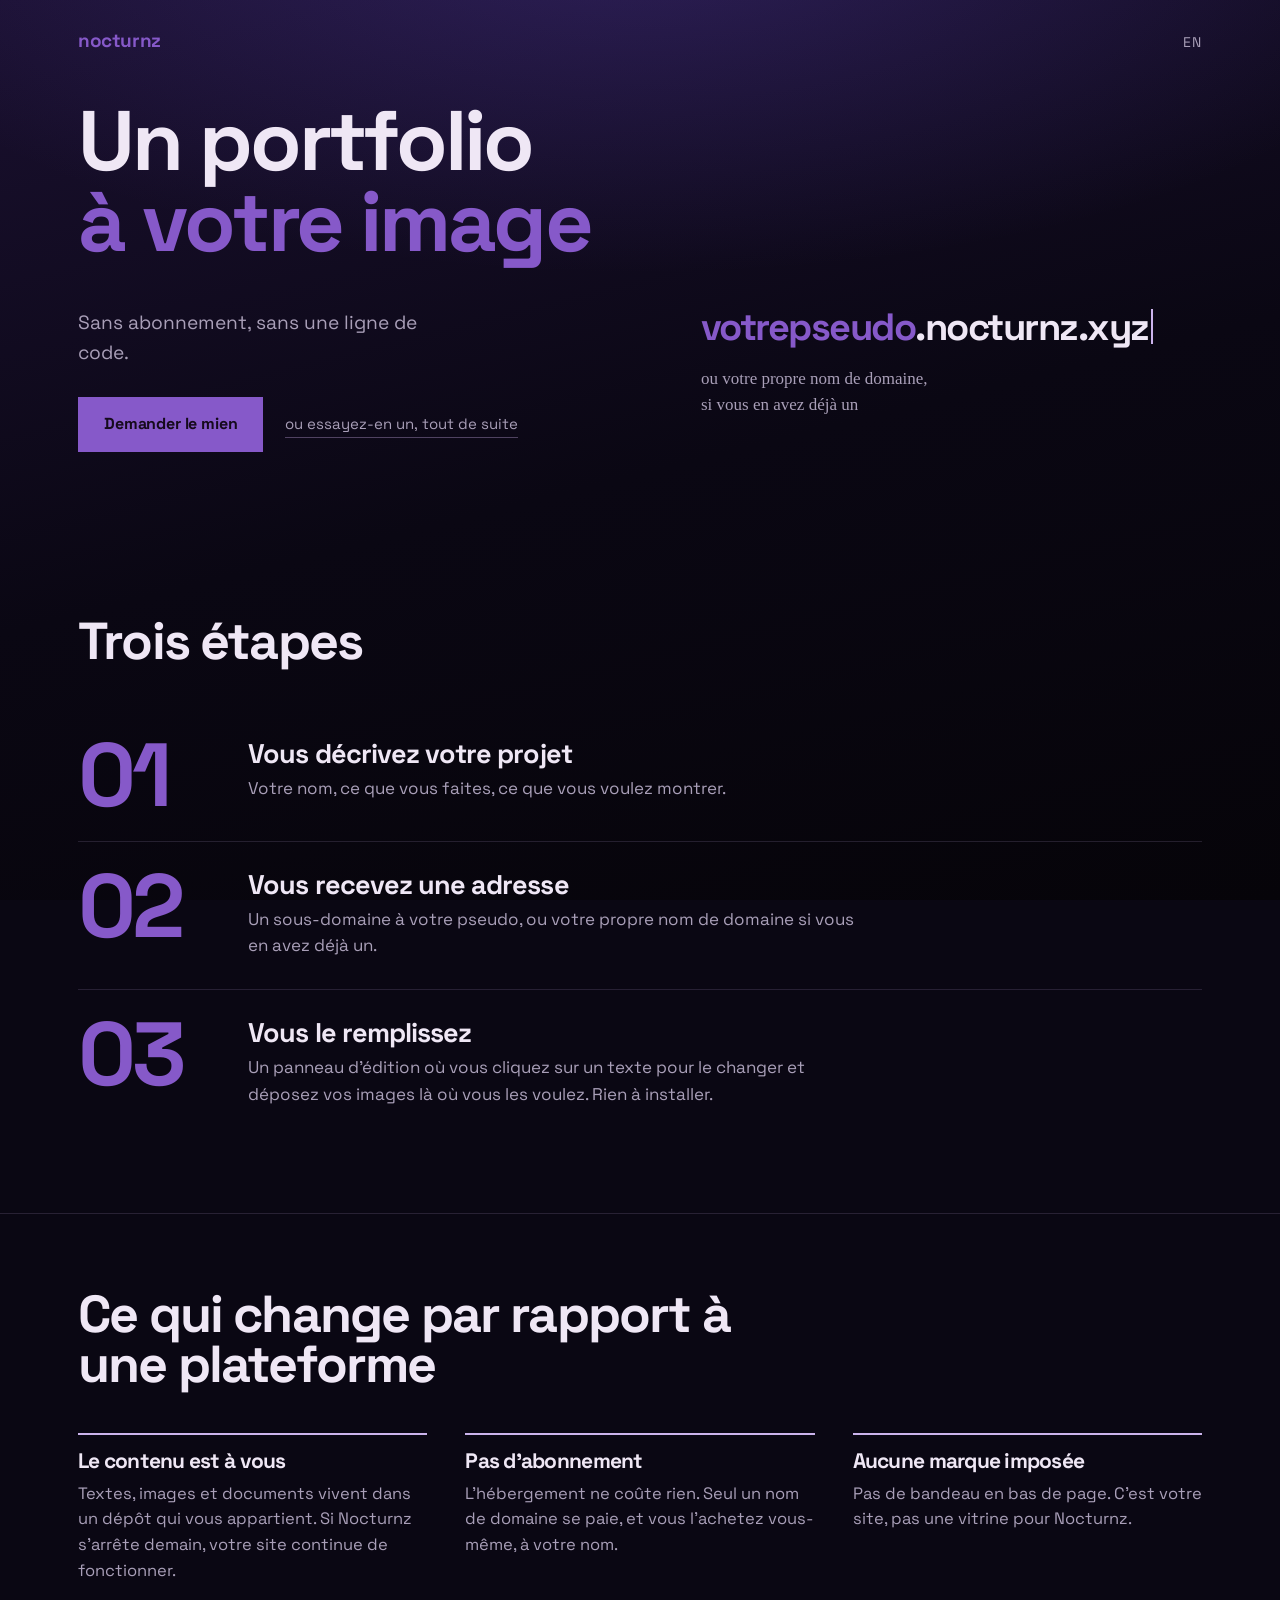
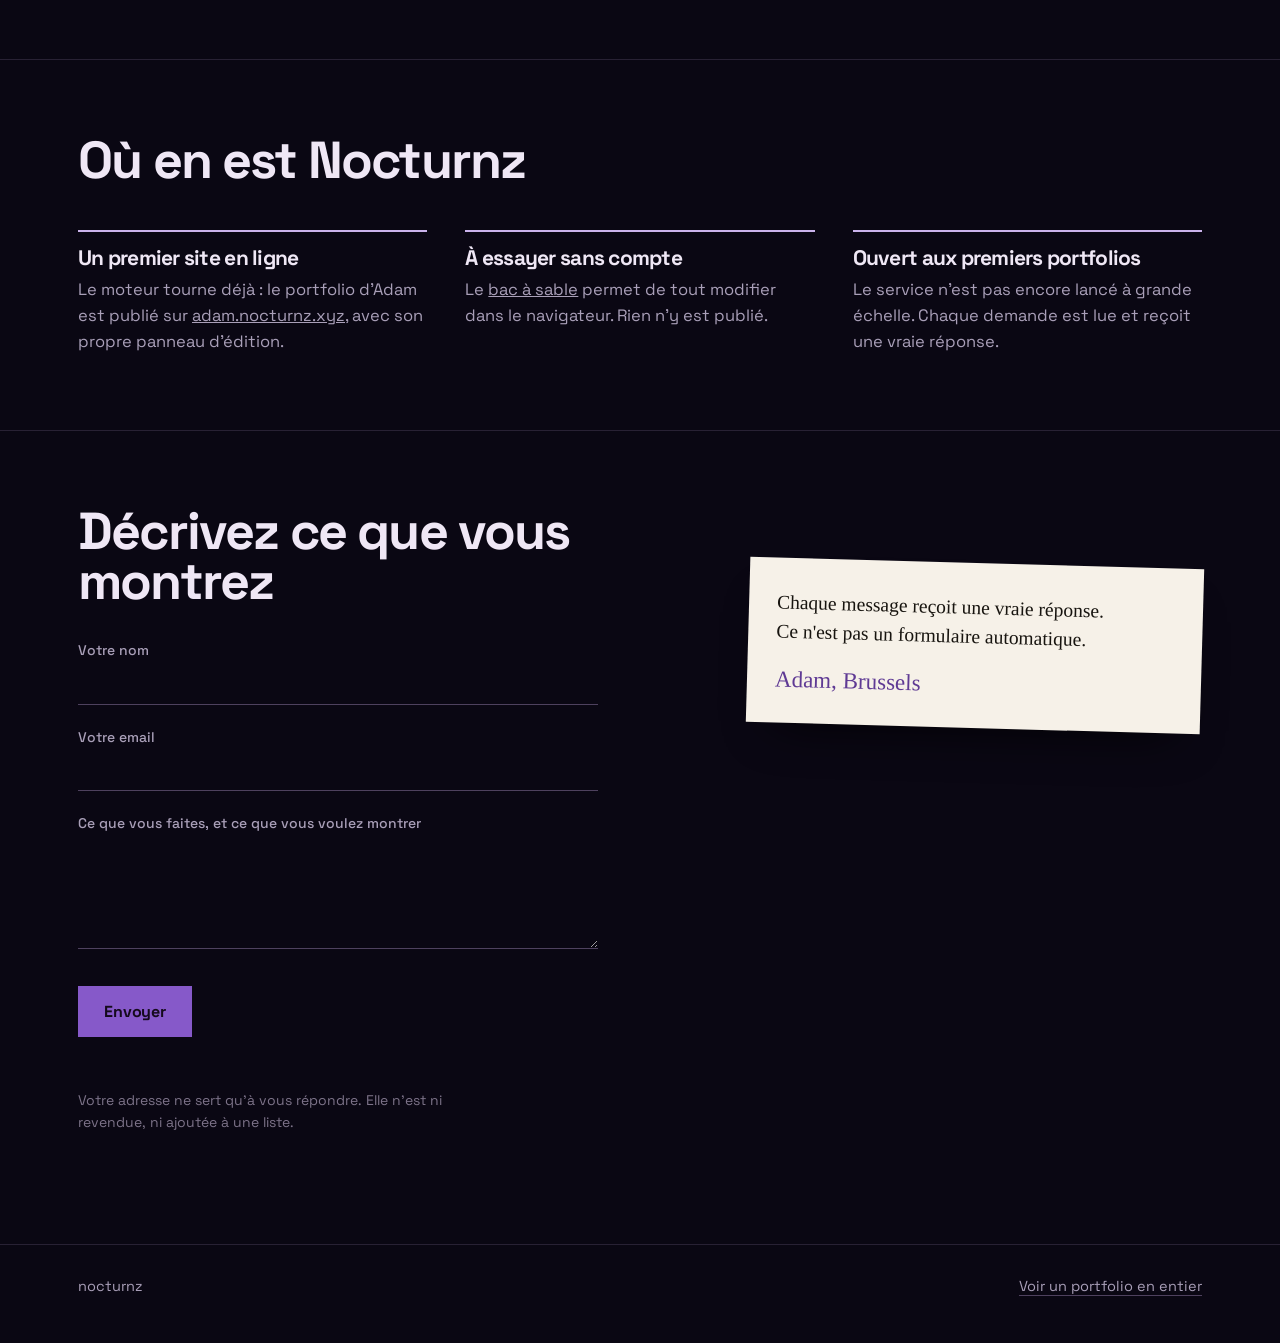
==== index.html @ 84a78384 "Ajoute la version anglaise /en et un lien de langue FR/EN Co-Authored-By: Claude Sonnet 5.5 <noreply" ====
<!doctype html>
<html lang="fr">
<head>
<meta charset="UTF-8">
<meta name="viewport" content="width=device-width, initial-scale=1.0">
<title>Nocturnz</title>
<link rel="canonical" href="https://nocturnz.xyz/">
<link rel="alternate" hreflang="fr" href="https://nocturnz.xyz/">
<link rel="alternate" hreflang="en" href="https://nocturnz.xyz/en/">
<link rel="icon" type="image/svg+xml" href="favicon.svg">
<link rel="alternate icon" href="favicon.ico">
<meta name="description" content="Un portfolio à votre image, que vous remplissez vous-même. Gratuit, sans abonnement, sans code.">
<meta property="og:type" content="website">
<meta property="og:url" content="https://nocturnz.xyz/">
<meta property="og:title" content="Nocturnz — un portfolio à votre image">
<meta property="og:description" content="Un portfolio que vous remplissez vous-même, à votre adresse, sans abonnement ni code. Le contenu vous appartient.">
<meta name="theme-color" content="#0a0713">
<meta name="color-scheme" content="dark">
<link rel="preconnect" href="https://fonts.googleapis.com">
<link rel="preconnect" href="https://fonts.gstatic.com" crossorigin>
<link href="https://fonts.googleapis.com/css2?family=Space+Grotesk:wght@400;500;700&family=Schoolbell&display=swap" rel="stylesheet">
<!-- Le ciel d'abord : il est eteint par defaut, et c'est la feuille de la
     vitrine qui l'allume — a specificite egale, la derniere chargee gagne. -->
<link rel="stylesheet" href="ciel.css">
<link rel="stylesheet" href="nocturnz.css">
</head>
<body>

<div class="fond"></div>
<div class="starfield" aria-hidden="true"><span></span></div>

<!-- Une page de cette longueur n'a pas besoin d'une navigation : le nom suffit,
     et le seul lien utile est le bouton de l'accroche. -->
<header class="bar">
  <a class="mark" href="#top" id="js-nom">Nocturnz</a>
  <a class="lang" href="en/" hreflang="en" lang="en">EN</a>
</header>

<main id="top">

  <section class="ouverture">
    <div class="wrap">
      <h1>Un portfolio<br><span class="vif">à votre image</span></h1>
    </div>
    <div class="wrap ouverture-grille">
      <div>
        <p class="sous">Sans abonnement, sans une ligne de code.</p>
        <p class="agir">
          <a class="bouton" href="#demander">Demander le mien</a>
          <a class="essai" href="demo/admin.html">ou essayez-en un, tout de suite</a>
        </p>
      </div>
      <!-- Ce que la page vend de plus concret n'apparaissait nulle part : une
           adresse a soi. La montrer vaut mieux que meubler le vide avec un
           ornement — et le domaine vient de config.json, comme le reste. -->
      <div class="adresse" id="js-adresse">
        <p class="url">
          <span class="pseudo">votrepseudo</span><wbr><span class="fin"><span class="tld" id="js-tld">.nocturnz.xyz</span><span class="curseur" aria-hidden="true"></span></span>
        </p>
        <p class="glose">ou votre propre nom de domaine,<br>si vous en avez déjà un</p>
      </div>
    </div>
  </section>

  <section class="section" id="comment">
    <div class="wrap">
      <h2>Trois étapes</h2>
      <ol class="etapes">
        <li>
          <span class="chiffre">01</span>
          <div>
            <h3>Vous décrivez votre projet</h3>
            <p>Votre nom, ce que vous faites, ce que vous voulez montrer.</p>
          </div>
        </li>
        <li>
          <span class="chiffre">02</span>
          <div>
            <h3>Vous recevez une adresse</h3>
            <p>Un sous-domaine à votre pseudo, ou votre propre nom de domaine si vous en avez déjà un.</p>
          </div>
        </li>
        <li>
          <span class="chiffre">03</span>
          <div>
            <h3>Vous le remplissez</h3>
            <p>Un panneau d'édition où vous cliquez sur un texte pour le changer et déposez vos images là où vous les voulez. Rien à installer.</p>
          </div>
        </li>
      </ol>
    </div>
  </section>

  <section class="section" id="pourquoi">
    <div class="wrap">
      <h2>Ce qui change par rapport à une plateforme</h2>
      <div class="arguments">
        <div class="argument">
          <h3>Le contenu est à vous</h3>
          <p>Textes, images et documents vivent dans un dépôt qui vous appartient. Si Nocturnz s'arrête demain, votre site continue de fonctionner.</p>
        </div>
        <div class="argument">
          <h3>Pas d'abonnement</h3>
          <p>L'hébergement ne coûte rien. Seul un nom de domaine se paie, et vous l'achetez vous-même, à votre nom.</p>
        </div>
        <div class="argument">
          <h3>Aucune marque imposée</h3>
          <p>Pas de bandeau en bas de page. C'est votre site, pas une vitrine pour Nocturnz.</p>
        </div>
      </div>
    </div>
  </section>

  <section class="section" id="etat">
    <div class="wrap">
      <h2>Où en est Nocturnz</h2>
      <div class="arguments">
        <div class="argument">
          <h3>Un premier site en ligne</h3>
          <p>Le moteur tourne déjà : le portfolio d'Adam est publié sur <a href="https://adam.nocturnz.xyz/">adam.nocturnz.xyz</a>, avec son propre panneau d'édition.</p>
        </div>
        <div class="argument">
          <h3>À essayer sans compte</h3>
          <p>Le <a href="demo/admin.html">bac à sable</a> permet de tout modifier dans le navigateur. Rien n'y est publié.</p>
        </div>
        <div class="argument">
          <h3>Ouvert aux premiers portfolios</h3>
          <p>Le service n'est pas encore lancé à grande échelle. Chaque demande est lue et reçoit une vraie réponse.</p>
        </div>
      </div>
    </div>
  </section>

  <section class="section" id="demander">
    <div class="wrap demande">
      <div>
        <h2>Décrivez ce que vous montrez</h2>

        <form id="js-form">
          <label for="f-nom">Votre nom</label>
          <input id="f-nom" name="nom" type="text" required autocomplete="name">

          <label for="f-email">Votre email</label>
          <input id="f-email" name="email" type="email" required autocomplete="email">

          <label for="f-message">Ce que vous faites, et ce que vous voulez montrer</label>
          <textarea id="f-message" name="message" required></textarea>

          <div class="envoi"><button class="bouton" type="submit" id="js-envoyer">Envoyer</button></div>
          <div class="statut" id="js-statut"></div>
          <p class="note">Votre adresse ne sert qu'à vous répondre. Elle n'est ni revendue, ni ajoutée à une liste.</p>
        </form>
      </div>

      <aside class="mot">
        Chaque message reçoit une vraie réponse.<br>
        Ce n'est pas un formulaire automatique.
        <span class="signature">Adam, Brussels</span>
      </aside>
    </div>
  </section>

</main>

<footer>
  <div class="wrap">
    <span id="js-nom-pied">Nocturnz</span>
    <span><a href="https://adam.nocturnz.xyz/">Voir un portfolio en entier</a></span>
  </div>
</footer>

<script>
(function(){
  // Le nom du service n'est pas arrêté : il vient de la configuration, pour
  // qu'un changement de domaine ne demande pas de relire cette page.
  var cfg = { nom: 'Nocturnz', domaine: '', email: '', formulaire: '' };

  fetch('config.json', { cache: 'no-cache' })
    .then(function(r){ return r.ok ? r.json() : null; })
    .catch(function(){ return null; })
    .then(function(c){
      if (c) cfg = Object.assign(cfg, c);
      document.getElementById('js-nom').textContent = cfg.nom;
      document.getElementById('js-nom-pied').textContent = cfg.nom;
      if (cfg.domaine) document.getElementById('js-tld').textContent = '.' + cfg.domaine;
      document.title = document.title.replace(/^Nocturnz/, cfg.nom);
    });

  // Parallaxe : l'adresse remonte un peu moins vite que la page. Le calcul se
  // fait dans une frame d'animation — un listener de defilement qui ecrit un
  // transform a chaque evenement fait saccader le defilement lui-meme.
  (function(){
    var bloc = document.getElementById('js-adresse');
    if (!bloc) return;
    if (window.matchMedia && matchMedia('(prefers-reduced-motion: reduce)').matches) return;
    var attendue = false;
    function poser(){
      attendue = false;
      var y = window.pageYOffset || 0;
      // au-dela de l'accroche le bloc est sorti de l'ecran : inutile de
      // continuer a calculer
      if (y > innerHeight * 1.4) return;
      bloc.style.transform = 'translate3d(0,' + (y * -0.13).toFixed(1) + 'px,0) rotate(' +
        (y * 0.004).toFixed(2) + 'deg)';
    }
    addEventListener('scroll', function(){
      if (attendue) return;
      attendue = true;
      requestAnimationFrame(poser);
    }, { passive: true });
    poser();
  })();

  var form = document.getElementById('js-form');
  var statut = document.getElementById('js-statut');
  var bouton = document.getElementById('js-envoyer');

  function dire(texte, genre){
    statut.textContent = texte;
    statut.className = 'statut' + (genre ? ' ' + genre : '');
  }

  form.addEventListener('submit', function(e){
    e.preventDefault();
    var donnees = {
      nom: form.nom.value.trim(),
      email: form.email.value.trim(),
      message: form.message.value.trim()
    };
    if (!donnees.nom || !donnees.email || !donnees.message){
      dire('Il manque votre nom, votre email ou votre message.', 'err');
      return;
    }

    // Tant qu'aucun relais n'est en place, on n'invente pas un envoi qui
    // n'aurait pas lieu : on prépare le mail dans le logiciel de la personne.
    // C'est moins élégant, mais le message part vraiment.
    if (!cfg.formulaire){
      var sujet = 'Demande de portfolio — ' + donnees.nom;
      var corps = 'Nom : ' + donnees.nom +
        '\nEmail : ' + donnees.email +
        '\n\n' + donnees.message;
      window.location.href = 'mailto:' + (cfg.email || '') +
        '?subject=' + encodeURIComponent(sujet) +
        '&body=' + encodeURIComponent(corps);
      dire('Votre logiciel de messagerie s\'ouvre avec le message prêt à envoyer.', 'ok');
      return;
    }

    bouton.disabled = true;
    dire('Envoi…');
    fetch(cfg.formulaire, {
      method: 'POST',
      headers: { 'Content-Type': 'application/json' },
      body: JSON.stringify(donnees)
    })
      .then(function(r){
        if (!r.ok) throw new Error('Erreur ' + r.status);
        form.reset();
        dire('Message envoyé. Réponse rapide.', 'ok');
      })
      .catch(function(err){
        dire('L\'envoi a échoué (' + err.message + '). Écrivez directement à ' + (cfg.email || 'l\'adresse du site') + '.', 'err');
      })
      .then(function(){ bouton.disabled = false; });
  });
})();
</script>

</body>
</html>
---- nocturnz.css ----
/* =============================================================
   La vitrine a sa propre feuille.

   Elle n'emprunte plus celle des portfolios : c'etait une DA sombre surchargee,
   donc la vitrine ressemblait au site d'Adam.

   Ce qui a change apres critique : le violet #7c3aed etait violet-600 de
   Tailwind, la couleur par defaut du framework par defaut ; les mots en degrade
   sont le tic le plus reconnaissable des pages generees ; et six arguments egaux se
   neutralisaient. Le ciel, lui, n'etait pas le probleme — il etait le seul geste
   dans un lit generique. Il reste, et le reste a ete refait autour.
   ============================================================= */

:root{
  /* Sans ca, certains navigateurs appliquent leurs propres heuristiques de
     theme (mode sombre force, ajustement auto des couleurs) avant de peindre
     la page une premiere fois — d'ou le flash gris/desature puis colore au
     chargement. Le site d'Adam l'a deja ; il ne presente pas ce souci. */
  color-scheme: dark;
  --fond:       #0a0713;
  --fond-haut:  #1a1030;
  --fond-bas:   #060409;
  --halo:       rgba(110, 80, 220, 0.26);
  --texte:      #efe7f5;
  --texte-doux: #a99fb8;
  --texte-faible:#7d7389;
  /* Mauve nocturne, plus profond/froid que l'orchidee d'origine : la teinte
     garde assez de magenta pour ne pas retomber dans le violet-600 generique. */
  --vif:        #8659c9;
  --vif-fonce:  #5f3a94;
  --clair:      #cbb3ec;
  --trait:      rgba(210,180,240,0.15);
  --trait-fort: rgba(210,180,240,0.34);
  /* Le mot manuscrit est du vrai papier scotche, pas une carte d'interface :
     son encre est donc sombre. */
  --papier:     #f6f1e8;
  --sur-papier: #17140f;

  --police: "Space Grotesk", ui-sans-serif, system-ui, -apple-system, sans-serif;
  --main:   "Schoolbell", cursive;   /* les annotations, rien d'autre */
  --large:  1180px;

  /* le ciel vient de ciel.css : ici on l'allume et on le teinte */
  --star-rgb: 226, 214, 255;
  --stars-opacity: 1;
}

*{ box-sizing: border-box; }
html{ scroll-behavior: smooth; }
body{
  margin:0; background: var(--fond); color: var(--texte);
  font-family: var(--police); font-size:17px; line-height:1.55;
  -webkit-font-smoothing: antialiased;
}
.fond{
  position: fixed; inset:0; z-index:0; pointer-events:none;
  background-image:
    radial-gradient(ellipse 105% 62% at 50% -8%, var(--halo), rgba(0,0,0,0) 62%),
    linear-gradient(166deg, var(--fond-haut) 0%, var(--fond) 52%, var(--fond-bas) 100%);
}
.wrap{ max-width: var(--large); margin:0 auto; padding:0 28px; position:relative; z-index:1; }

h1,h2,h3{ margin:0; font-weight:700; letter-spacing:-0.035em; line-height:0.95; }
p{ margin:0 0 14px; }
a{ color: inherit; }

/* ---------- Barre ---------- */
/* Pas de pilule de verre flottante : c'est le chrome du portfolio d'Adam, et
   c'est aussi le composant de nav le plus vu du web. Une ligne, un nom. */
.bar{
  position: relative; z-index:2;
  display:flex; align-items:baseline; justify-content:space-between;
  gap:20px; max-width: var(--large); margin:0 auto; padding:26px 28px 0;
}
/* Le nom vient de config.json avec sa capitale — c'est celui des mails et du
   titre de l'onglet. Sa mise en bas de casse est une affaire de composition, pas
   de donnee : elle vit donc ici, et le pied de page suit, un meme nom ne se
   composant pas de deux facons sur une meme page. */
.mark, #js-nom-pied{ text-transform: lowercase; }
.mark{
  font-weight:700; font-size:19px; letter-spacing:-0.02em;
  text-decoration:none; color: var(--vif);
}

.lang{ font-size:14px; letter-spacing:.08em; text-decoration:none; color: var(--texte-doux); }
.lang:hover{ color: var(--vif); }

/* ---------- Ouverture ---------- */
.ouverture{ padding: 46px 0 88px; }
/* Le titre traverse la page entiere : enferme dans une colonne de 530 px, un
   corps de 92 px cassait en six lignes et n'etait plus un titre. */
h1{ font-size: clamp(40px, 6.6vw, 92px); margin-bottom: 42px; }
h1 .vif{ color: var(--vif); }
.ouverture-grille{
  display:grid; grid-template-columns: minmax(0,1fr) minmax(0,0.86fr);
  gap: 40px; align-items:start;
}
/* L'adresse en grand. C'est l'objet le plus concret de l'offre, et il tenait
   jusqu'ici dans une sous-ligne d'etape. */
.adresse{ padding-top:4px; will-change: transform; }
.url{
  margin:0; font-weight:700; letter-spacing:-0.04em; line-height:1.05;
  font-size: clamp(22px, 3.1vw, 38px);
  /* Le <wbr> du balisage est le seul endroit ou l'adresse a le droit de casser :
     entre le pseudo et le domaine, et seulement si elle ne tient pas. Chaque
     moitie reste insecable, ce qui garde aussi le curseur colle au domaine —
     boite a lui, il tombait seul a la ligne suivante. */
  max-width: 100%;
}
.url .pseudo{ color: var(--vif); white-space: nowrap; }
.url .fin{ white-space: nowrap; }
.url .tld{ color: var(--texte); }
.curseur{
  display:inline-block; width:0.06em; height:0.92em; margin-left:0.06em;
  vertical-align:-0.1em; background: var(--clair);
  animation: bat 1.15s steps(1) infinite;
}
@keyframes bat{ 0%,50%{ opacity:1 } 50.01%,100%{ opacity:0 } }
.glose{
  font-family: var(--main); font-size:17px; color: var(--texte-doux);
  margin:18px 0 0;
}

/* L'ecart d'echelle fait le ton : 92 px contre 19, pas 42 contre 17. */
.sous{
  font-size: clamp(17px, 1.5vw, 20px); color: var(--texte-doux);
  max-width: 30ch; margin: 4px 0 30px;
}
.bouton{
  display:inline-block; background: var(--vif); color: #150a1c;
  font-weight:700; font-size:16px; letter-spacing:-0.01em;
  text-decoration:none; padding:15px 26px; border:0; cursor:pointer;
  font-family: var(--police);
  transition: background .14s ease, box-shadow .14s ease, transform .14s ease;
}
.bouton:hover{ background: var(--clair); box-shadow: 0 0 34px -6px var(--vif-fonce); }
.bouton:active{ transform: translateY(1px); }
/* Un lien de texte, pas un second bouton : la paire plein/fantome est
   l'element le plus interchangeable d'une page produit. */
.agir{ display:flex; align-items:center; gap:22px; flex-wrap:wrap; margin:0; }
.essai{
  font-size:15px; color: var(--texte-doux); text-decoration:none;
  border-bottom:1px solid var(--trait-fort); padding-bottom:2px;
}
.essai:hover{ color: var(--clair); border-color: var(--vif); }

/* ---------- Sections ---------- */
.section{ padding: 76px 0; border-top:1px solid var(--trait); }
h2{ font-size: clamp(30px, 4.2vw, 52px); max-width: 20ch; }

/* ---------- Les etapes ---------- */
/* Des chiffres composes en grand remplacent les surtitres « 01 — ». Ils font le
   meme travail de reperage, mais typographiquement, et ils ne ressemblent pas
   au gabarit de toutes les pages produit. */
.etapes{ list-style:none; margin:44px 0 0; padding:0; }
.etapes li{
  display:grid; grid-template-columns: minmax(84px, 1fr) minmax(0, 7fr);
  gap: 8px 34px; align-items:start;
  padding: 30px 0; border-top:1px solid var(--trait);
}
.etapes li:first-child{ border-top:0; }
.chiffre{
  font-size: clamp(52px, 7vw, 104px); font-weight:700; line-height:.78;
  letter-spacing:-0.05em; color: var(--vif);
}
.etapes h3{ font-size: clamp(21px, 2.3vw, 27px); margin-bottom:9px; }
.etapes p{ color: var(--texte-doux); max-width: 56ch; margin:0; }

/* ---------- Les arguments ---------- */
/* Trois, pas six : six promesses egales se neutralisent. Et de longueurs
   volontairement inegales — l'ecriture reguliere au caractere pres est ce qui
   trahit le plus un texte fabrique. */
.arguments{ display:grid; grid-template-columns: repeat(auto-fit, minmax(250px,1fr)); gap:38px; margin-top:44px; }
.argument{ border-top:2px solid var(--clair); padding-top:16px; }
.argument h3{ font-size:21px; margin-bottom:10px; }
.argument p{ color: var(--texte-doux); margin:0; font-size:16.5px; }

/* ---------- Le formulaire ---------- */
.demande{ display:grid; grid-template-columns: minmax(0,1.15fr) minmax(0,0.85fr); gap:56px; align-items:start; }
form{ margin-top:34px; max-width:520px; }
label{ display:block; font-size:14px; font-weight:500; color: var(--texte-doux); margin:22px 0 4px; }
input, textarea{
  width:100%; font-family: var(--police); font-size:17px; color: var(--texte);
  background: transparent; border:0; border-bottom:1.5px solid var(--trait-fort);
  padding:8px 2px; border-radius:0;
}
input:focus, textarea:focus{ outline:none; border-bottom-color: var(--vif); }
textarea{ min-height:110px; resize:vertical; }
::placeholder{ color: var(--texte-faible); }
.envoi{ margin-top:30px; }
.statut{ margin-top:14px; font-size:15px; min-height:1.4em; }
.statut.ok{ color: var(--clair); font-weight:500; }
.statut.err{ color: var(--vif); font-weight:500; }
.note{ margin-top:18px; font-size:14px; color: var(--texte-faible); max-width:44ch; }

/* Le mot manuscrit, scotche a cote du formulaire : c'est une personne qui
   repond, et rien ne le dit mieux qu'une ecriture a la main. Papier, comme les
   affiches — c'est le meme mur. */
.mot{
  position:relative; background: var(--papier); color: var(--sur-papier);
  padding:30px 28px 26px; transform: rotate(1.6deg); margin-top:56px;
  box-shadow: 0 26px 48px -28px rgba(0,0,0,.85);
  font-family: var(--main); font-size:19.5px; line-height:1.5;
}
.mot::before{
  content:""; position:absolute; top:-16px; left:34%;
  width:86px; height:32px;
  background: url('adam/images/tape/tape-2.webp') center/100% 100% no-repeat;
  transform: rotate(-4deg); opacity:.9;
}
.mot .signature{ display:block; margin-top:16px; font-size:23px; color: var(--vif-fonce); }

/* ---------- Pied ---------- */
footer{
  border-top:1px solid var(--trait); margin-top:20px;
  padding:30px 0 46px; font-size:14.5px; color: var(--texte-doux);
}
footer .wrap{ display:flex; justify-content:space-between; gap:18px; flex-wrap:wrap; }
footer a{ text-decoration:none; border-bottom:1px solid var(--trait-fort); }
footer a:hover{ color: var(--clair); border-color: var(--vif); }

/* ---------- Ecrans etroits ---------- */
@media (max-width: 900px){
  .ouverture-grille, .demande{ grid-template-columns: 1fr; gap:32px; }
  .etapes li{ grid-template-columns:1fr; gap:6px; }
  .mot{ margin-top:34px; }
}
@media (prefers-reduced-motion: reduce){
  html{ scroll-behavior:auto; }
  .bouton{ transition:none; }
  .curseur{ animation:none; }
}
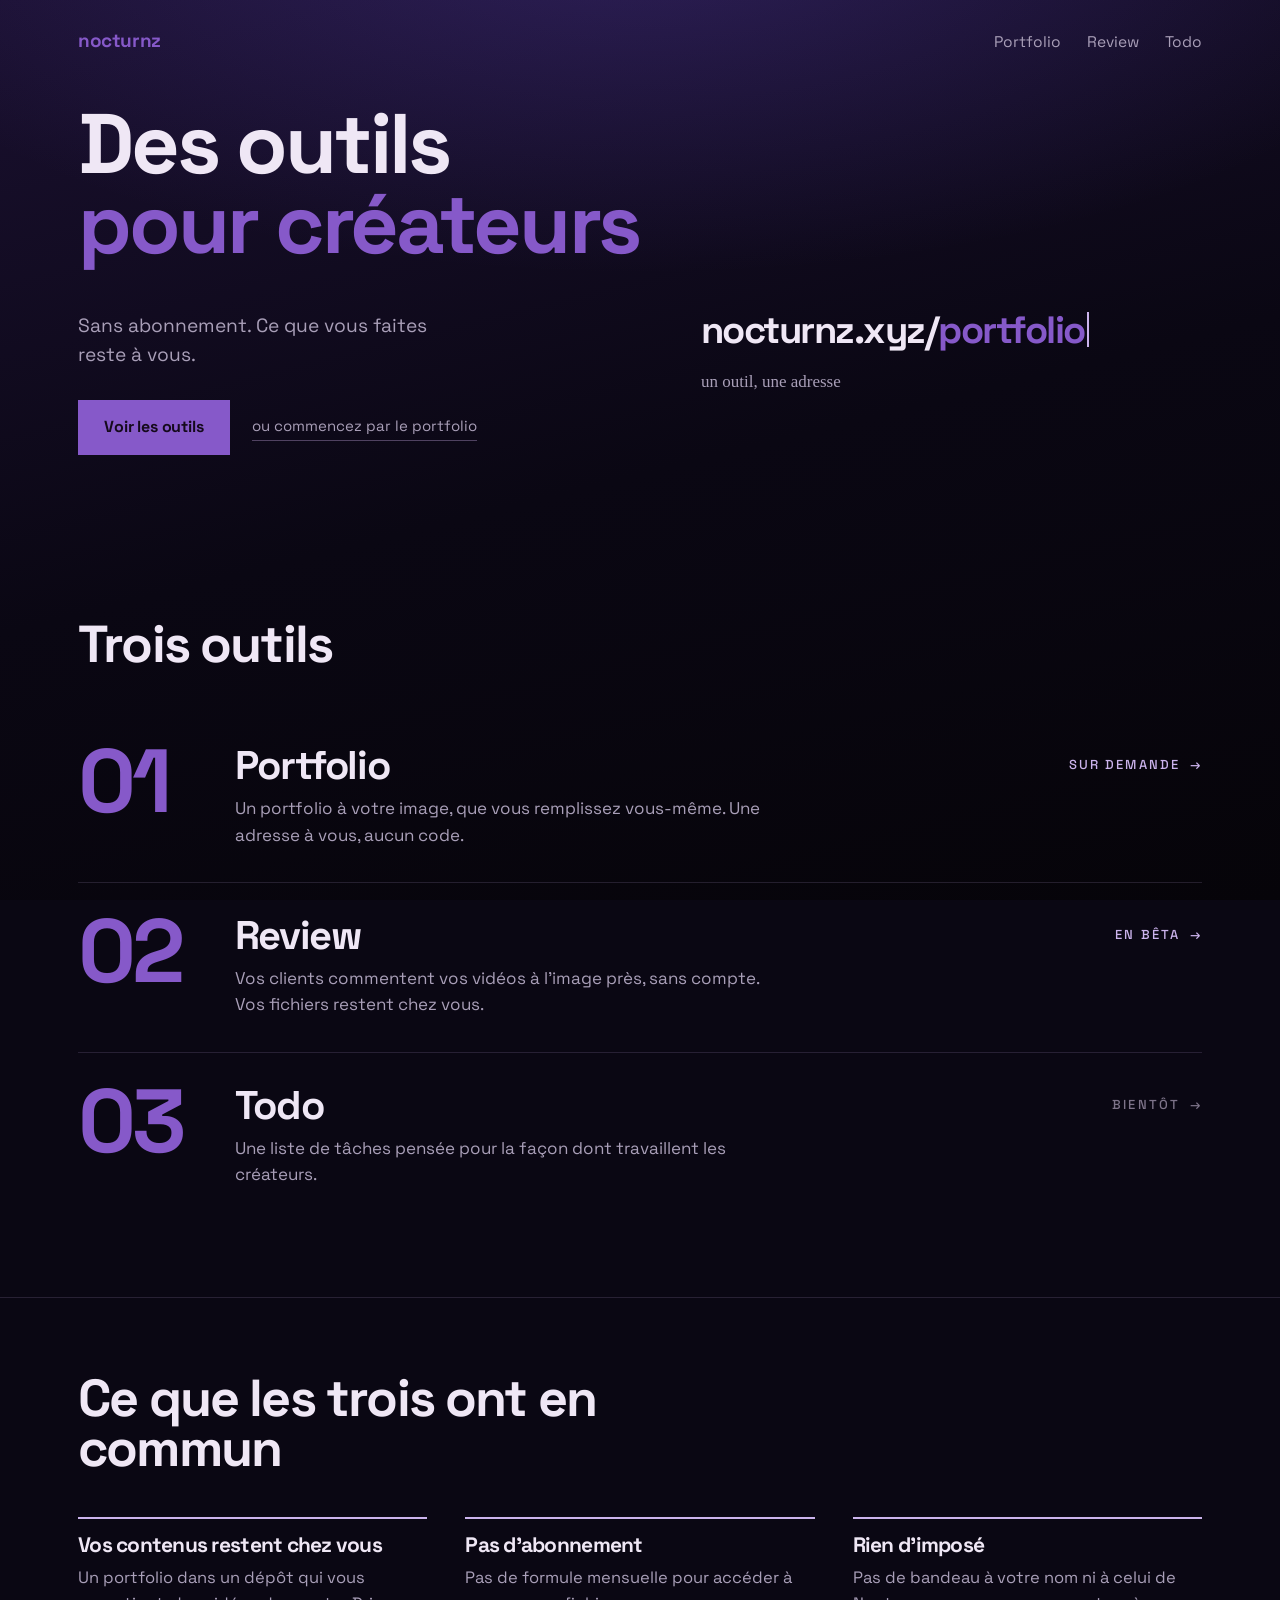
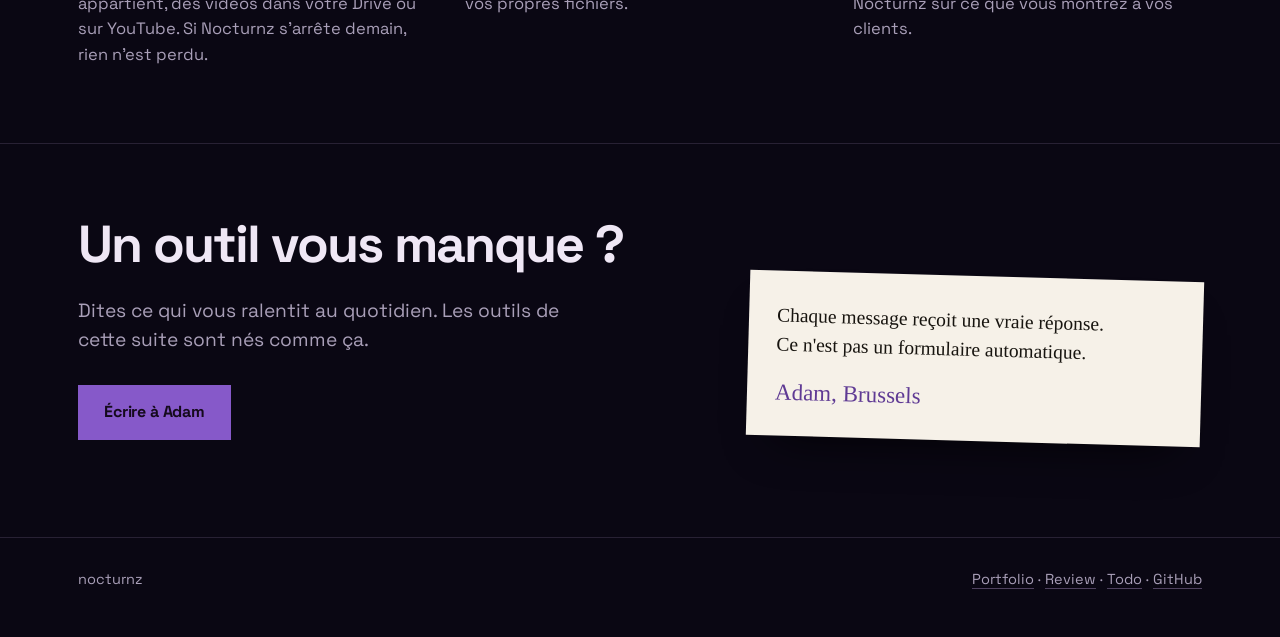
==== commit 71d35a03: "Ajoute l'accueil de la suite et déplace la vitrine sous /portfolio - index.html : nouvel accueil qui" ====
--- a/index.html
+++ b/index.html
@@ -3,24 +3,20 @@
 <head>
 <meta charset="UTF-8">
 <meta name="viewport" content="width=device-width, initial-scale=1.0">
-<title>Nocturnz</title>
-<link rel="canonical" href="https://nocturnz.xyz/">
-<link rel="alternate" hreflang="fr" href="https://nocturnz.xyz/">
-<link rel="alternate" hreflang="en" href="https://nocturnz.xyz/en/">
+<title>Nocturnz — des outils pour créateurs</title>
 <link rel="icon" type="image/svg+xml" href="favicon.svg">
 <link rel="alternate icon" href="favicon.ico">
-<meta name="description" content="Un portfolio à votre image, que vous remplissez vous-même. Gratuit, sans abonnement, sans code.">
+<meta name="description" content="Des outils pour créateurs, sans abonnement : un portfolio à votre image, la review de vos vidéos, une liste de tâches.">
+<link rel="canonical" href="https://nocturnz.xyz/">
+<meta property="og:title" content="Nocturnz — des outils pour créateurs">
+<meta property="og:description" content="Des outils pour créateurs, sans abonnement : un portfolio à votre image, la review de vos vidéos, une liste de tâches.">
+<meta property="og:url" content="https://nocturnz.xyz/">
 <meta property="og:type" content="website">
-<meta property="og:url" content="https://nocturnz.xyz/">
-<meta property="og:title" content="Nocturnz — un portfolio à votre image">
-<meta property="og:description" content="Un portfolio que vous remplissez vous-même, à votre adresse, sans abonnement ni code. Le contenu vous appartient.">
 <meta name="theme-color" content="#0a0713">
 <meta name="color-scheme" content="dark">
 <link rel="preconnect" href="https://fonts.googleapis.com">
 <link rel="preconnect" href="https://fonts.gstatic.com" crossorigin>
 <link href="https://fonts.googleapis.com/css2?family=Space+Grotesk:wght@400;500;700&family=Schoolbell&display=swap" rel="stylesheet">
-<!-- Le ciel d'abord : il est eteint par defaut, et c'est la feuille de la
-     vitrine qui l'allume — a specificite egale, la derniere chargee gagne. -->
 <link rel="stylesheet" href="ciel.css">
 <link rel="stylesheet" href="nocturnz.css">
 </head>
@@ -29,129 +25,105 @@
 <div class="fond"></div>
 <div class="starfield" aria-hidden="true"><span></span></div>
 
-<!-- Une page de cette longueur n'a pas besoin d'une navigation : le nom suffit,
-     et le seul lien utile est le bouton de l'accroche. -->
 <header class="bar">
-  <a class="mark" href="#top" id="js-nom">Nocturnz</a>
-  <a class="lang" href="en/" hreflang="en" lang="en">EN</a>
+  <a class="mark" href="./" id="js-nom">Nocturnz</a>
+  <nav class="nav" aria-label="Outils">
+    <a href="portfolio/">Portfolio</a>
+    <a href="review/">Review</a>
+    <a href="todo/">Todo</a>
+  </nav>
 </header>
 
 <main id="top">
 
   <section class="ouverture">
     <div class="wrap">
-      <h1>Un portfolio<br><span class="vif">à votre image</span></h1>
+      <h1>Des outils<br><span class="vif">pour créateurs</span></h1>
     </div>
     <div class="wrap ouverture-grille">
       <div>
-        <p class="sous">Sans abonnement, sans une ligne de code.</p>
+        <p class="sous">Sans abonnement. Ce que vous faites reste à vous.</p>
         <p class="agir">
-          <a class="bouton" href="#demander">Demander le mien</a>
-          <a class="essai" href="demo/admin.html">ou essayez-en un, tout de suite</a>
+          <a class="bouton" href="#outils">Voir les outils</a>
+          <a class="essai" href="portfolio/">ou commencez par le portfolio</a>
         </p>
       </div>
-      <!-- Ce que la page vend de plus concret n'apparaissait nulle part : une
-           adresse a soi. La montrer vaut mieux que meubler le vide avec un
-           ornement — et le domaine vient de config.json, comme le reste. -->
+      <!-- Le geste de la vitrine d'origine, repris : l'adresse en grand. Ici elle
+           dit ce que la suite a de concret, un outil = une adresse. -->
       <div class="adresse" id="js-adresse">
         <p class="url">
-          <span class="pseudo">votrepseudo</span><wbr><span class="fin"><span class="tld" id="js-tld">.nocturnz.xyz</span><span class="curseur" aria-hidden="true"></span></span>
+          <span class="tld">nocturnz.xyz/</span><wbr><span class="fin"><span class="pseudo" id="js-outil">portfolio</span><span class="curseur" aria-hidden="true"></span></span>
         </p>
-        <p class="glose">ou votre propre nom de domaine,<br>si vous en avez déjà un</p>
+        <p class="glose">un outil, une adresse</p>
       </div>
     </div>
   </section>
 
-  <section class="section" id="comment">
+  <section class="section" id="outils">
     <div class="wrap">
-      <h2>Trois étapes</h2>
-      <ol class="etapes">
+      <h2>Trois outils</h2>
+      <ul class="outils">
         <li>
-          <span class="chiffre">01</span>
-          <div>
-            <h3>Vous décrivez votre projet</h3>
-            <p>Votre nom, ce que vous faites, ce que vous voulez montrer.</p>
-          </div>
+          <a class="outil" href="portfolio/">
+            <span class="chiffre">01</span>
+            <div>
+              <h3>Portfolio</h3>
+              <p>Un portfolio à votre image, que vous remplissez vous-même. Une adresse à vous, aucun code.</p>
+            </div>
+            <span class="etat ok">Sur demande<span class="fleche">→</span></span>
+          </a>
         </li>
         <li>
-          <span class="chiffre">02</span>
-          <div>
-            <h3>Vous recevez une adresse</h3>
-            <p>Un sous-domaine à votre pseudo, ou votre propre nom de domaine si vous en avez déjà un.</p>
-          </div>
+          <a class="outil" href="review/">
+            <span class="chiffre">02</span>
+            <div>
+              <h3>Review</h3>
+              <p>Vos clients commentent vos vidéos à l'image près, sans compte. Vos fichiers restent chez vous.</p>
+            </div>
+            <span class="etat ok">En bêta<span class="fleche">→</span></span>
+          </a>
         </li>
         <li>
-          <span class="chiffre">03</span>
-          <div>
-            <h3>Vous le remplissez</h3>
-            <p>Un panneau d'édition où vous cliquez sur un texte pour le changer et déposez vos images là où vous les voulez. Rien à installer.</p>
-          </div>
+          <a class="outil" href="todo/">
+            <span class="chiffre">03</span>
+            <div>
+              <h3>Todo</h3>
+              <p>Une liste de tâches pensée pour la façon dont travaillent les créateurs.</p>
+            </div>
+            <span class="etat">Bientôt<span class="fleche">→</span></span>
+          </a>
         </li>
-      </ol>
+      </ul>
     </div>
   </section>
 
-  <section class="section" id="pourquoi">
+  <section class="section" id="principes">
     <div class="wrap">
-      <h2>Ce qui change par rapport à une plateforme</h2>
+      <h2>Ce que les trois ont en commun</h2>
       <div class="arguments">
         <div class="argument">
-          <h3>Le contenu est à vous</h3>
-          <p>Textes, images et documents vivent dans un dépôt qui vous appartient. Si Nocturnz s'arrête demain, votre site continue de fonctionner.</p>
+          <h3>Vos contenus restent chez vous</h3>
+          <p>Un portfolio dans un dépôt qui vous appartient, des vidéos dans votre Drive ou sur YouTube. Si Nocturnz s'arrête demain, rien n'est perdu.</p>
         </div>
         <div class="argument">
           <h3>Pas d'abonnement</h3>
-          <p>L'hébergement ne coûte rien. Seul un nom de domaine se paie, et vous l'achetez vous-même, à votre nom.</p>
+          <p>Pas de formule mensuelle pour accéder à vos propres fichiers.</p>
         </div>
         <div class="argument">
-          <h3>Aucune marque imposée</h3>
-          <p>Pas de bandeau en bas de page. C'est votre site, pas une vitrine pour Nocturnz.</p>
+          <h3>Rien d'imposé</h3>
+          <p>Pas de bandeau à votre nom ni à celui de Nocturnz sur ce que vous montrez à vos clients.</p>
         </div>
       </div>
     </div>
   </section>
 
-  <section class="section" id="etat">
-    <div class="wrap">
-      <h2>Où en est Nocturnz</h2>
-      <div class="arguments">
-        <div class="argument">
-          <h3>Un premier site en ligne</h3>
-          <p>Le moteur tourne déjà : le portfolio d'Adam est publié sur <a href="https://adam.nocturnz.xyz/">adam.nocturnz.xyz</a>, avec son propre panneau d'édition.</p>
-        </div>
-        <div class="argument">
-          <h3>À essayer sans compte</h3>
-          <p>Le <a href="demo/admin.html">bac à sable</a> permet de tout modifier dans le navigateur. Rien n'y est publié.</p>
-        </div>
-        <div class="argument">
-          <h3>Ouvert aux premiers portfolios</h3>
-          <p>Le service n'est pas encore lancé à grande échelle. Chaque demande est lue et reçoit une vraie réponse.</p>
-        </div>
-      </div>
-    </div>
-  </section>
-
-  <section class="section" id="demander">
+  <section class="section" id="contact">
     <div class="wrap demande">
       <div>
-        <h2>Décrivez ce que vous montrez</h2>
-
-        <form id="js-form">
-          <label for="f-nom">Votre nom</label>
-          <input id="f-nom" name="nom" type="text" required autocomplete="name">
-
-          <label for="f-email">Votre email</label>
-          <input id="f-email" name="email" type="email" required autocomplete="email">
-
-          <label for="f-message">Ce que vous faites, et ce que vous voulez montrer</label>
-          <textarea id="f-message" name="message" required></textarea>
-
-          <div class="envoi"><button class="bouton" type="submit" id="js-envoyer">Envoyer</button></div>
-          <div class="statut" id="js-statut"></div>
-          <p class="note">Votre adresse ne sert qu'à vous répondre. Elle n'est ni revendue, ni ajoutée à une liste.</p>
-        </form>
+        <h2>Un outil vous manque ?</h2>
+        <p class="sous" style="max-width:44ch;margin-top:26px">Dites ce qui vous ralentit au quotidien. Les outils de cette suite sont nés comme ça.</p>
+        <p class="agir"><a class="bouton" data-mail="Un outil qui me manque" href="mailto:adam@nocturnz.xyz?subject=Un%20outil%20qui%20me%20manque">Écrire à Adam</a></p>
       </div>
-
       <aside class="mot">
         Chaque message reçoit une vraie réponse.<br>
         Ce n'est pas un formulaire automatique.
@@ -165,107 +137,11 @@
 <footer>
   <div class="wrap">
     <span id="js-nom-pied">Nocturnz</span>
-    <span><a href="https://adam.nocturnz.xyz/">Voir un portfolio en entier</a></span>
+    <span><a href="portfolio/">Portfolio</a> · <a href="review/">Review</a> · <a href="todo/">Todo</a> · <a href="https://github.com/tristede">GitHub</a></span>
   </div>
 </footer>
 
-<script>
-(function(){
-  // Le nom du service n'est pas arrêté : il vient de la configuration, pour
-  // qu'un changement de domaine ne demande pas de relire cette page.
-  var cfg = { nom: 'Nocturnz', domaine: '', email: '', formulaire: '' };
-
-  fetch('config.json', { cache: 'no-cache' })
-    .then(function(r){ return r.ok ? r.json() : null; })
-    .catch(function(){ return null; })
-    .then(function(c){
-      if (c) cfg = Object.assign(cfg, c);
-      document.getElementById('js-nom').textContent = cfg.nom;
-      document.getElementById('js-nom-pied').textContent = cfg.nom;
-      if (cfg.domaine) document.getElementById('js-tld').textContent = '.' + cfg.domaine;
-      document.title = document.title.replace(/^Nocturnz/, cfg.nom);
-    });
-
-  // Parallaxe : l'adresse remonte un peu moins vite que la page. Le calcul se
-  // fait dans une frame d'animation — un listener de defilement qui ecrit un
-  // transform a chaque evenement fait saccader le defilement lui-meme.
-  (function(){
-    var bloc = document.getElementById('js-adresse');
-    if (!bloc) return;
-    if (window.matchMedia && matchMedia('(prefers-reduced-motion: reduce)').matches) return;
-    var attendue = false;
-    function poser(){
-      attendue = false;
-      var y = window.pageYOffset || 0;
-      // au-dela de l'accroche le bloc est sorti de l'ecran : inutile de
-      // continuer a calculer
-      if (y > innerHeight * 1.4) return;
-      bloc.style.transform = 'translate3d(0,' + (y * -0.13).toFixed(1) + 'px,0) rotate(' +
-        (y * 0.004).toFixed(2) + 'deg)';
-    }
-    addEventListener('scroll', function(){
-      if (attendue) return;
-      attendue = true;
-      requestAnimationFrame(poser);
-    }, { passive: true });
-    poser();
-  })();
-
-  var form = document.getElementById('js-form');
-  var statut = document.getElementById('js-statut');
-  var bouton = document.getElementById('js-envoyer');
-
-  function dire(texte, genre){
-    statut.textContent = texte;
-    statut.className = 'statut' + (genre ? ' ' + genre : '');
-  }
-
-  form.addEventListener('submit', function(e){
-    e.preventDefault();
-    var donnees = {
-      nom: form.nom.value.trim(),
-      email: form.email.value.trim(),
-      message: form.message.value.trim()
-    };
-    if (!donnees.nom || !donnees.email || !donnees.message){
-      dire('Il manque votre nom, votre email ou votre message.', 'err');
-      return;
-    }
-
-    // Tant qu'aucun relais n'est en place, on n'invente pas un envoi qui
-    // n'aurait pas lieu : on prépare le mail dans le logiciel de la personne.
-    // C'est moins élégant, mais le message part vraiment.
-    if (!cfg.formulaire){
-      var sujet = 'Demande de portfolio — ' + donnees.nom;
-      var corps = 'Nom : ' + donnees.nom +
-        '\nEmail : ' + donnees.email +
-        '\n\n' + donnees.message;
-      window.location.href = 'mailto:' + (cfg.email || '') +
-        '?subject=' + encodeURIComponent(sujet) +
-        '&body=' + encodeURIComponent(corps);
-      dire('Votre logiciel de messagerie s\'ouvre avec le message prêt à envoyer.', 'ok');
-      return;
-    }
-
-    bouton.disabled = true;
-    dire('Envoi…');
-    fetch(cfg.formulaire, {
-      method: 'POST',
-      headers: { 'Content-Type': 'application/json' },
-      body: JSON.stringify(donnees)
-    })
-      .then(function(r){
-        if (!r.ok) throw new Error('Erreur ' + r.status);
-        form.reset();
-        dire('Message envoyé. Réponse rapide.', 'ok');
-      })
-      .catch(function(err){
-        dire('L\'envoi a échoué (' + err.message + '). Écrivez directement à ' + (cfg.email || 'l\'adresse du site') + '.', 'err');
-      })
-      .then(function(){ bouton.disabled = false; });
-  });
-})();
-</script>
+<script src="suite.js"></script>
 
 </body>
 </html>
--- a/nocturnz.css
+++ b/nocturnz.css
@@ -82,9 +82,6 @@
   text-decoration:none; color: var(--vif);
 }
 
-.lang{ font-size:14px; letter-spacing:.08em; text-decoration:none; color: var(--texte-doux); }
-.lang:hover{ color: var(--vif); }
-
 /* ---------- Ouverture ---------- */
 .ouverture{ padding: 46px 0 88px; }
 /* Le titre traverse la page entiere : enferme dans une colonne de 530 px, un
@@ -205,7 +202,7 @@
 .mot::before{
   content:""; position:absolute; top:-16px; left:34%;
   width:86px; height:32px;
-  background: url('adam/images/tape/tape-2.webp') center/100% 100% no-repeat;
+  background: url('demo/images/tape/tape-2.webp') center/100% 100% no-repeat;
   transform: rotate(-4deg); opacity:.9;
 }
 .mot .signature{ display:block; margin-top:16px; font-size:23px; color: var(--vif-fonce); }
@@ -218,12 +215,54 @@
 footer .wrap{ display:flex; justify-content:space-between; gap:18px; flex-wrap:wrap; }
 footer a{ text-decoration:none; border-bottom:1px solid var(--trait-fort); }
 footer a:hover{ color: var(--clair); border-color: var(--vif); }
+
+/* ---------- La suite d'outils ---------- */
+/* Une navigation de trois mots : le nom d'un outil est son adresse. */
+.bar{ flex-wrap:wrap; }
+.nav{ display:flex; gap:26px; font-size:15.5px; }
+.nav a{
+  color: var(--texte-doux); text-decoration:none;
+  border-bottom:1px solid transparent; padding-bottom:3px;
+}
+.nav a:hover{ color: var(--clair); }
+.nav a[aria-current]{ color: var(--texte); border-bottom-color: var(--vif); }
+
+/* Les outils s'alignent comme les etapes de la vitrine : un grand chiffre, un
+   titre, une phrase — et l'etat a droite, en toutes lettres plutot qu'en badge. */
+.outils{ list-style:none; margin:44px 0 0; padding:0; }
+.outil{
+  display:grid; grid-template-columns: minmax(84px,1fr) minmax(0,6fr) minmax(130px,1.6fr);
+  gap:8px 34px; align-items:start; padding:34px 0;
+  border-top:1px solid var(--trait); text-decoration:none; color:inherit;
+}
+.outils li:first-child .outil{ border-top:0; }
+.outil h3{ font-size: clamp(26px, 3.2vw, 40px); margin-bottom:10px; transition: color .14s ease; }
+.outil p{ color: var(--texte-doux); max-width:50ch; margin:0; }
+.outil:hover h3{ color: var(--clair); }
+.etat{
+  justify-self:end; text-align:right; padding-top:8px;
+  font-size:13px; font-weight:500; letter-spacing:.16em; text-transform:uppercase;
+  color: var(--texte-faible); white-space:nowrap;
+}
+.etat.ok{ color: var(--clair); }
+.etat .fleche{ display:inline-block; margin-left:10px; transition: transform .14s ease; }
+.outil:hover .fleche{ transform: translateX(5px); }
+
+/* Page d'un outil : l'etat, dit sans detour. */
+.etat-ligne{ margin:0 0 22px; font-size:13px; font-weight:500; letter-spacing:.16em; text-transform:uppercase; color: var(--clair); }
+/* La maquette n'est pas une capture : un trace simplifie de ce que fait l'outil. */
+.maquette{ padding-top:6px; }
+.maquette svg{ display:block; width:100%; height:auto; border:1px solid var(--trait-fort); }
+.maquette .legende{ font-family: var(--main); font-size:17px; color: var(--texte-doux); margin:14px 0 0; }
 
 /* ---------- Ecrans etroits ---------- */
 @media (max-width: 900px){
   .ouverture-grille, .demande{ grid-template-columns: 1fr; gap:32px; }
   .etapes li{ grid-template-columns:1fr; gap:6px; }
   .mot{ margin-top:34px; }
+  .outil{ grid-template-columns:1fr; gap:6px; padding:28px 0; }
+  .etat{ justify-self:start; text-align:left; padding-top:6px; }
+  .nav{ gap:20px; }
 }
 @media (prefers-reduced-motion: reduce){
   html{ scroll-behavior:auto; }
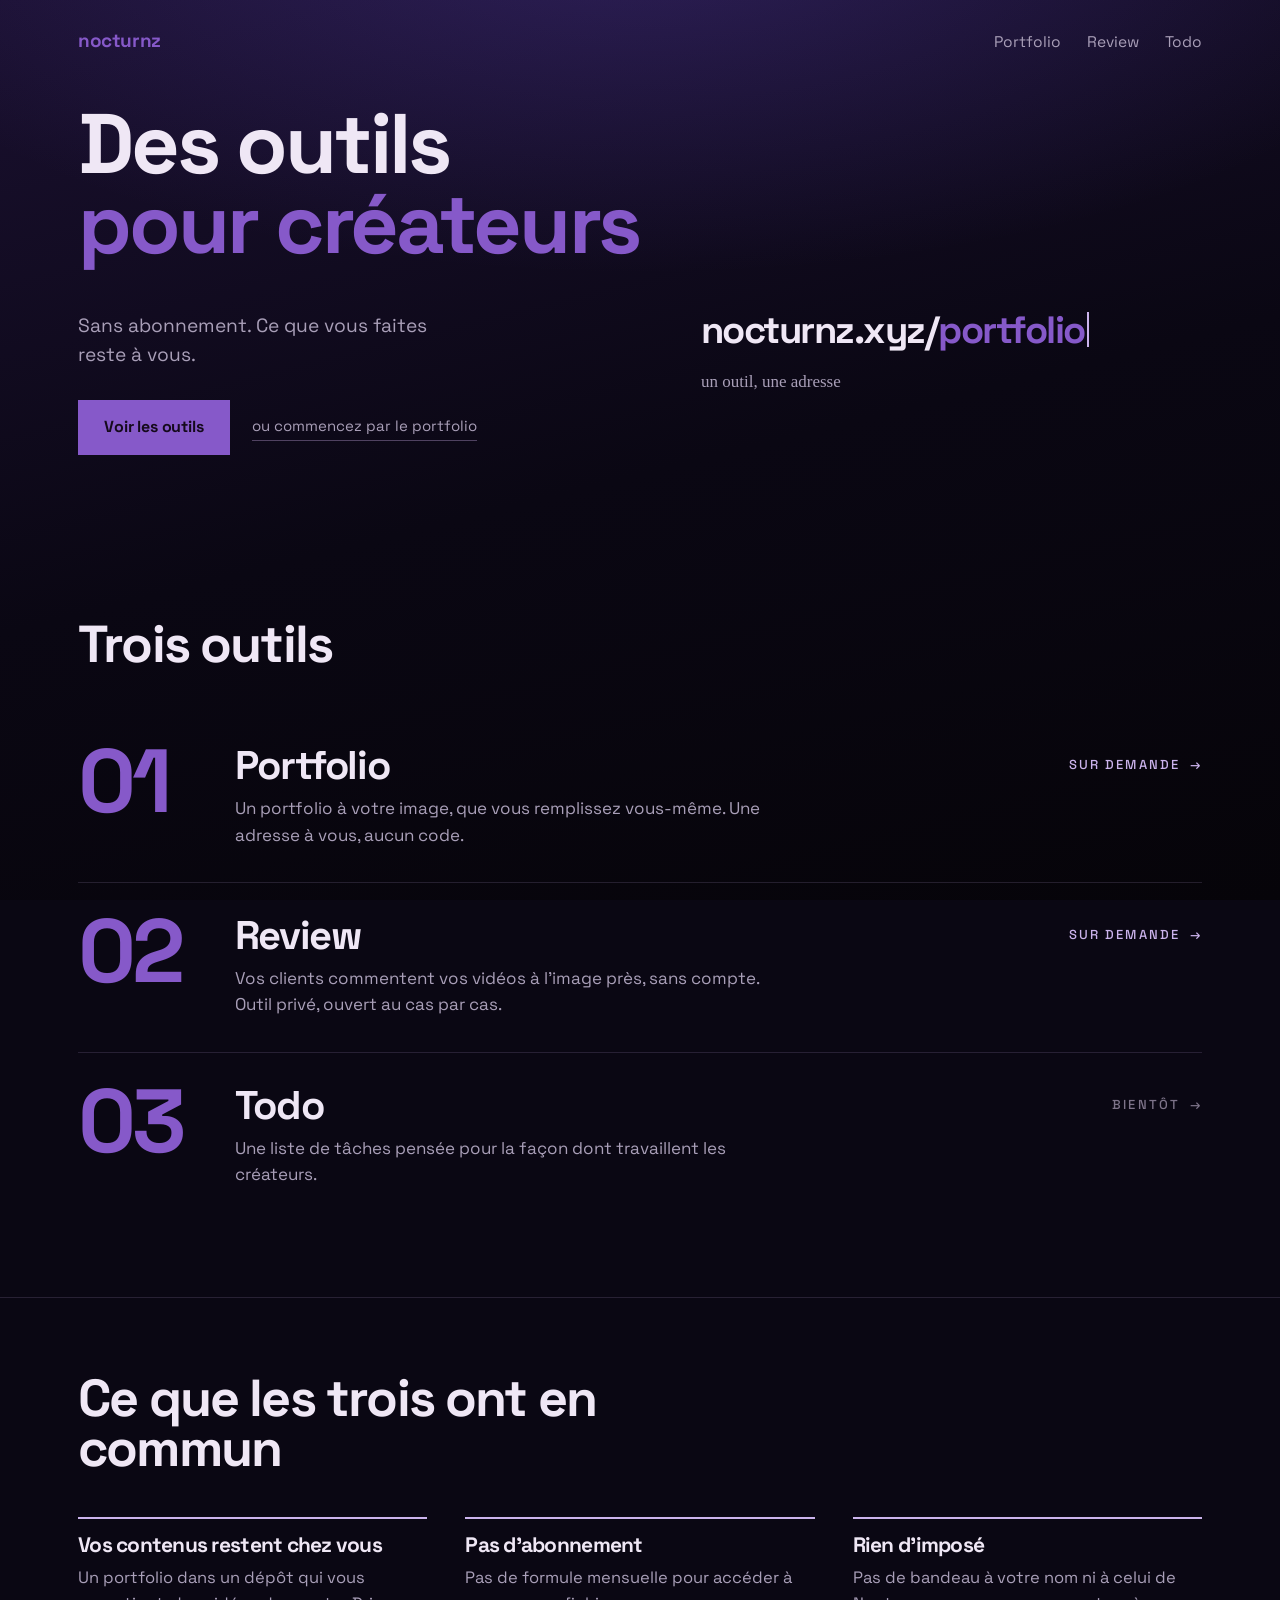
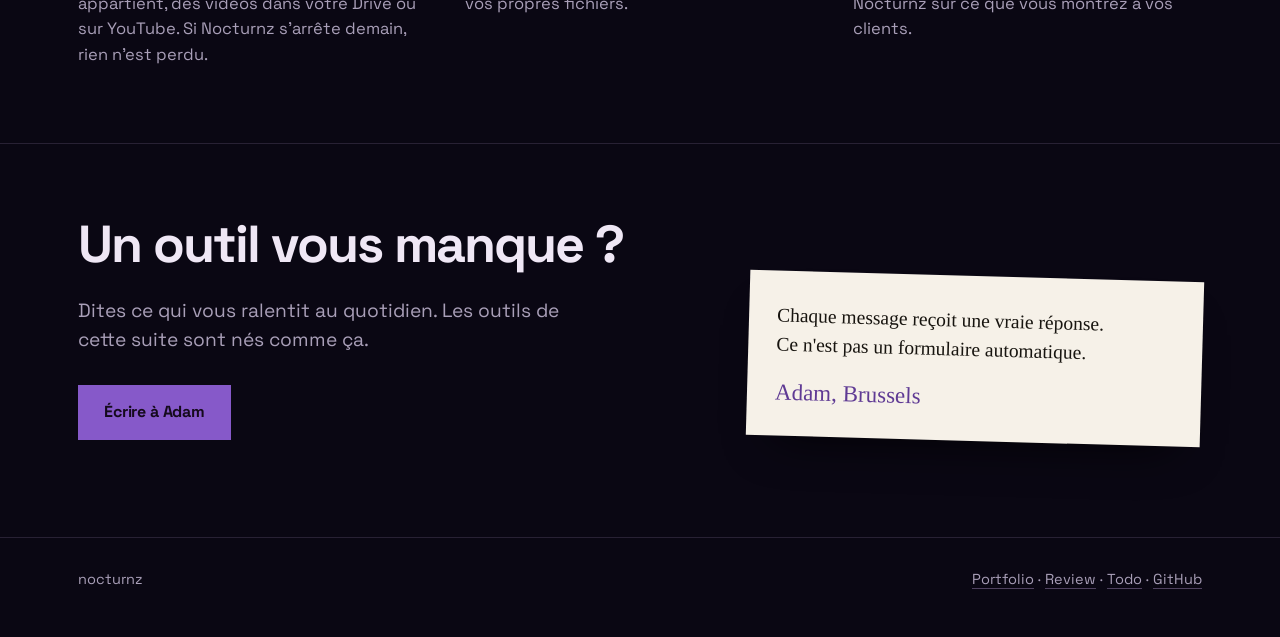
==== commit 52836f62: "Review présenté comme un outil privé, ouvert sur demande au cas par cas Co-Authored-By: Claude Opus " ====
--- a/index.html
+++ b/index.html
@@ -78,9 +78,9 @@
             <span class="chiffre">02</span>
             <div>
               <h3>Review</h3>
-              <p>Vos clients commentent vos vidéos à l'image près, sans compte. Vos fichiers restent chez vous.</p>
+              <p>Vos clients commentent vos vidéos à l'image près, sans compte. Outil privé, ouvert au cas par cas.</p>
             </div>
-            <span class="etat ok">En bêta<span class="fleche">→</span></span>
+            <span class="etat ok">Sur demande<span class="fleche">→</span></span>
           </a>
         </li>
         <li>
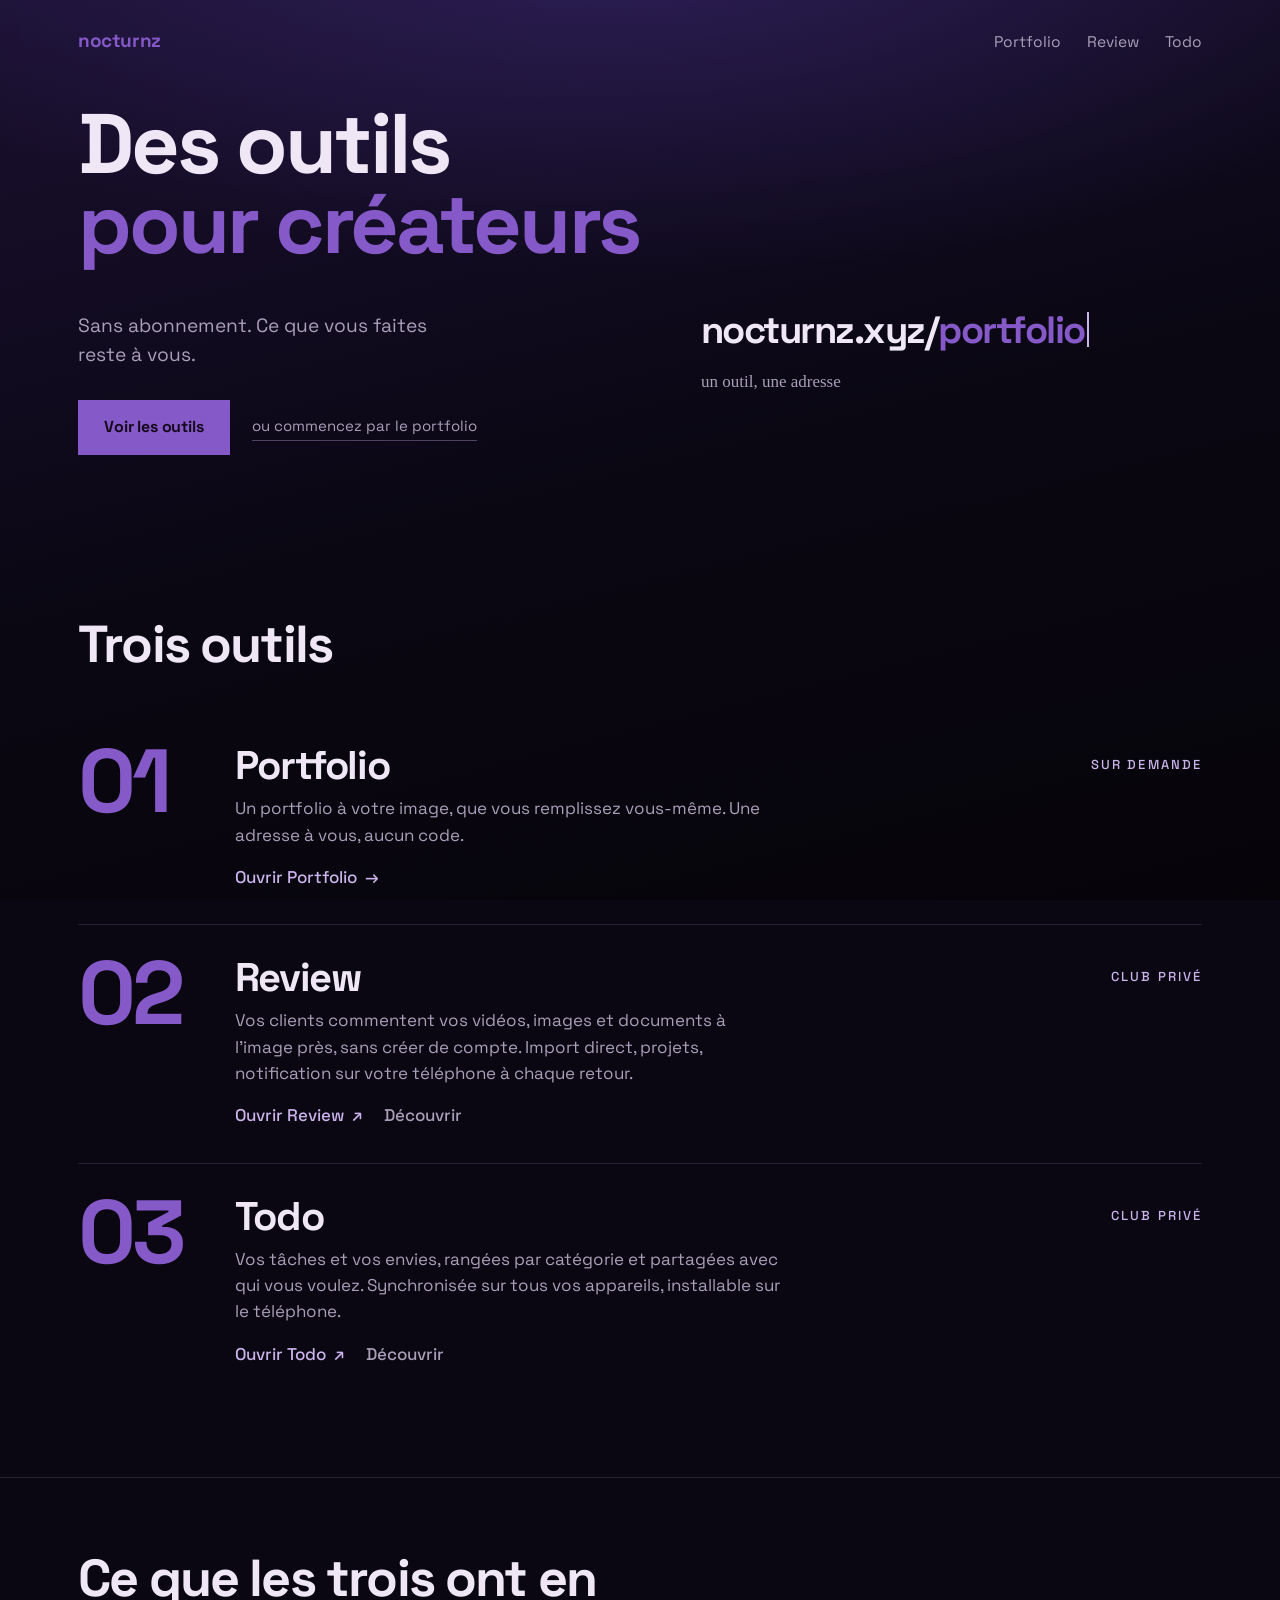
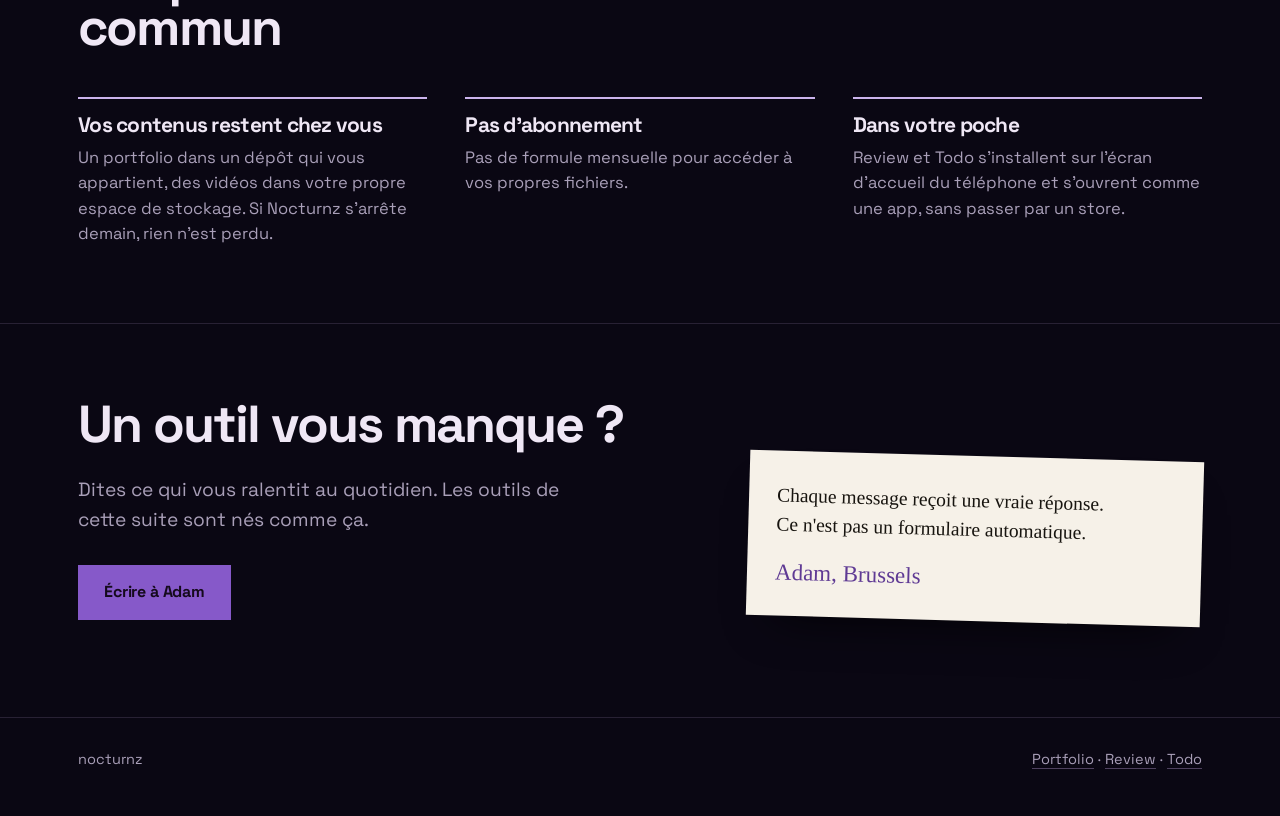
==== commit c203873b: "Accueil de la suite mis à jour : accès direct à chaque outil, plus de liens de dépôt - Chaque outil " ====
--- a/index.html
+++ b/index.html
@@ -6,7 +6,7 @@
 <title>Nocturnz — des outils pour créateurs</title>
 <link rel="icon" type="image/svg+xml" href="favicon.svg">
 <link rel="alternate icon" href="favicon.ico">
-<meta name="description" content="Des outils pour créateurs, sans abonnement : un portfolio à votre image, la review de vos vidéos, une liste de tâches.">
+<meta name="description" content="Des outils pour créateurs, sans abonnement : un portfolio à votre image, la review de vos vidéos à l'image près, une liste de tâches partagée.">
 <link rel="canonical" href="https://nocturnz.xyz/">
 <meta property="og:title" content="Nocturnz — des outils pour créateurs">
 <meta property="og:description" content="Des outils pour créateurs, sans abonnement : un portfolio à votre image, la review de vos vidéos, une liste de tâches.">
@@ -64,34 +64,37 @@
       <h2>Trois outils</h2>
       <ul class="outils">
         <li>
-          <a class="outil" href="portfolio/">
+          <div class="outil">
             <span class="chiffre">01</span>
             <div>
-              <h3>Portfolio</h3>
+              <h3><a href="portfolio/">Portfolio</a></h3>
               <p>Un portfolio à votre image, que vous remplissez vous-même. Une adresse à vous, aucun code.</p>
+              <p class="outil-liens"><a class="ouvrir" href="portfolio/">Ouvrir Portfolio<span class="fleche">→</span></a></p>
             </div>
-            <span class="etat ok">Sur demande<span class="fleche">→</span></span>
-          </a>
+            <span class="etat ok">Sur demande</span>
+          </div>
         </li>
         <li>
-          <a class="outil" href="review/">
+          <div class="outil">
             <span class="chiffre">02</span>
             <div>
-              <h3>Review</h3>
-              <p>Vos clients commentent vos vidéos à l'image près, sans compte. Outil privé, ouvert au cas par cas.</p>
+              <h3><a href="review/">Review</a></h3>
+              <p>Vos clients commentent vos vidéos, images et documents à l'image près, sans créer de compte. Import direct, projets, notification sur votre téléphone à chaque retour.</p>
+              <p class="outil-liens"><a class="ouvrir" href="https://nocturnz-review.web.app/">Ouvrir Review<span class="fleche">↗</span></a><a href="review/">Découvrir</a></p>
             </div>
-            <span class="etat ok">Sur demande<span class="fleche">→</span></span>
-          </a>
+            <span class="etat ok">Club privé</span>
+          </div>
         </li>
         <li>
-          <a class="outil" href="todo/">
+          <div class="outil">
             <span class="chiffre">03</span>
             <div>
-              <h3>Todo</h3>
-              <p>Une liste de tâches pensée pour la façon dont travaillent les créateurs.</p>
+              <h3><a href="todo/">Todo</a></h3>
+              <p>Vos tâches et vos envies, rangées par catégorie et partagées avec qui vous voulez. Synchronisée sur tous vos appareils, installable sur le téléphone.</p>
+              <p class="outil-liens"><a class="ouvrir" href="https://nocturnz-todo.web.app/">Ouvrir Todo<span class="fleche">↗</span></a><a href="todo/">Découvrir</a></p>
             </div>
-            <span class="etat">Bientôt<span class="fleche">→</span></span>
-          </a>
+            <span class="etat ok">Club privé</span>
+          </div>
         </li>
       </ul>
     </div>
@@ -103,15 +106,15 @@
       <div class="arguments">
         <div class="argument">
           <h3>Vos contenus restent chez vous</h3>
-          <p>Un portfolio dans un dépôt qui vous appartient, des vidéos dans votre Drive ou sur YouTube. Si Nocturnz s'arrête demain, rien n'est perdu.</p>
+          <p>Un portfolio dans un dépôt qui vous appartient, des vidéos dans votre propre espace de stockage. Si Nocturnz s'arrête demain, rien n'est perdu.</p>
         </div>
         <div class="argument">
           <h3>Pas d'abonnement</h3>
           <p>Pas de formule mensuelle pour accéder à vos propres fichiers.</p>
         </div>
         <div class="argument">
-          <h3>Rien d'imposé</h3>
-          <p>Pas de bandeau à votre nom ni à celui de Nocturnz sur ce que vous montrez à vos clients.</p>
+          <h3>Dans votre poche</h3>
+          <p>Review et Todo s'installent sur l'écran d'accueil du téléphone et s'ouvrent comme une app, sans passer par un store.</p>
         </div>
       </div>
     </div>
@@ -137,7 +140,7 @@
 <footer>
   <div class="wrap">
     <span id="js-nom-pied">Nocturnz</span>
-    <span><a href="portfolio/">Portfolio</a> · <a href="review/">Review</a> · <a href="todo/">Todo</a> · <a href="https://github.com/tristede">GitHub</a></span>
+    <span><a href="portfolio/">Portfolio</a> · <a href="review/">Review</a> · <a href="todo/">Todo</a></span>
   </div>
 </footer>
 
--- a/nocturnz.css
+++ b/nocturnz.css
@@ -269,3 +269,13 @@
   .bouton{ transition:none; }
   .curseur{ animation:none; }
 }
+
+/* Accueil : chaque outil donne accès à son app (« Ouvrir ») et à sa présentation (« Découvrir »). */
+.outil h3 a{ color: inherit; text-decoration: none; }
+.outil h3 a:hover{ color: var(--clair); }
+.outil-liens{ display:flex; flex-wrap:wrap; gap:8px 22px; margin:16px 0 0 !important; }
+.outil-liens a{ color: var(--texte-doux); text-decoration: none; font-weight:500; }
+.outil-liens a:hover{ color: var(--clair); }
+.outil-liens a.ouvrir{ color: var(--clair); }
+.outil-liens .fleche{ display:inline-block; margin-left:8px; transition: transform .14s ease; }
+.outil-liens a.ouvrir:hover .fleche{ transform: translateX(4px); }
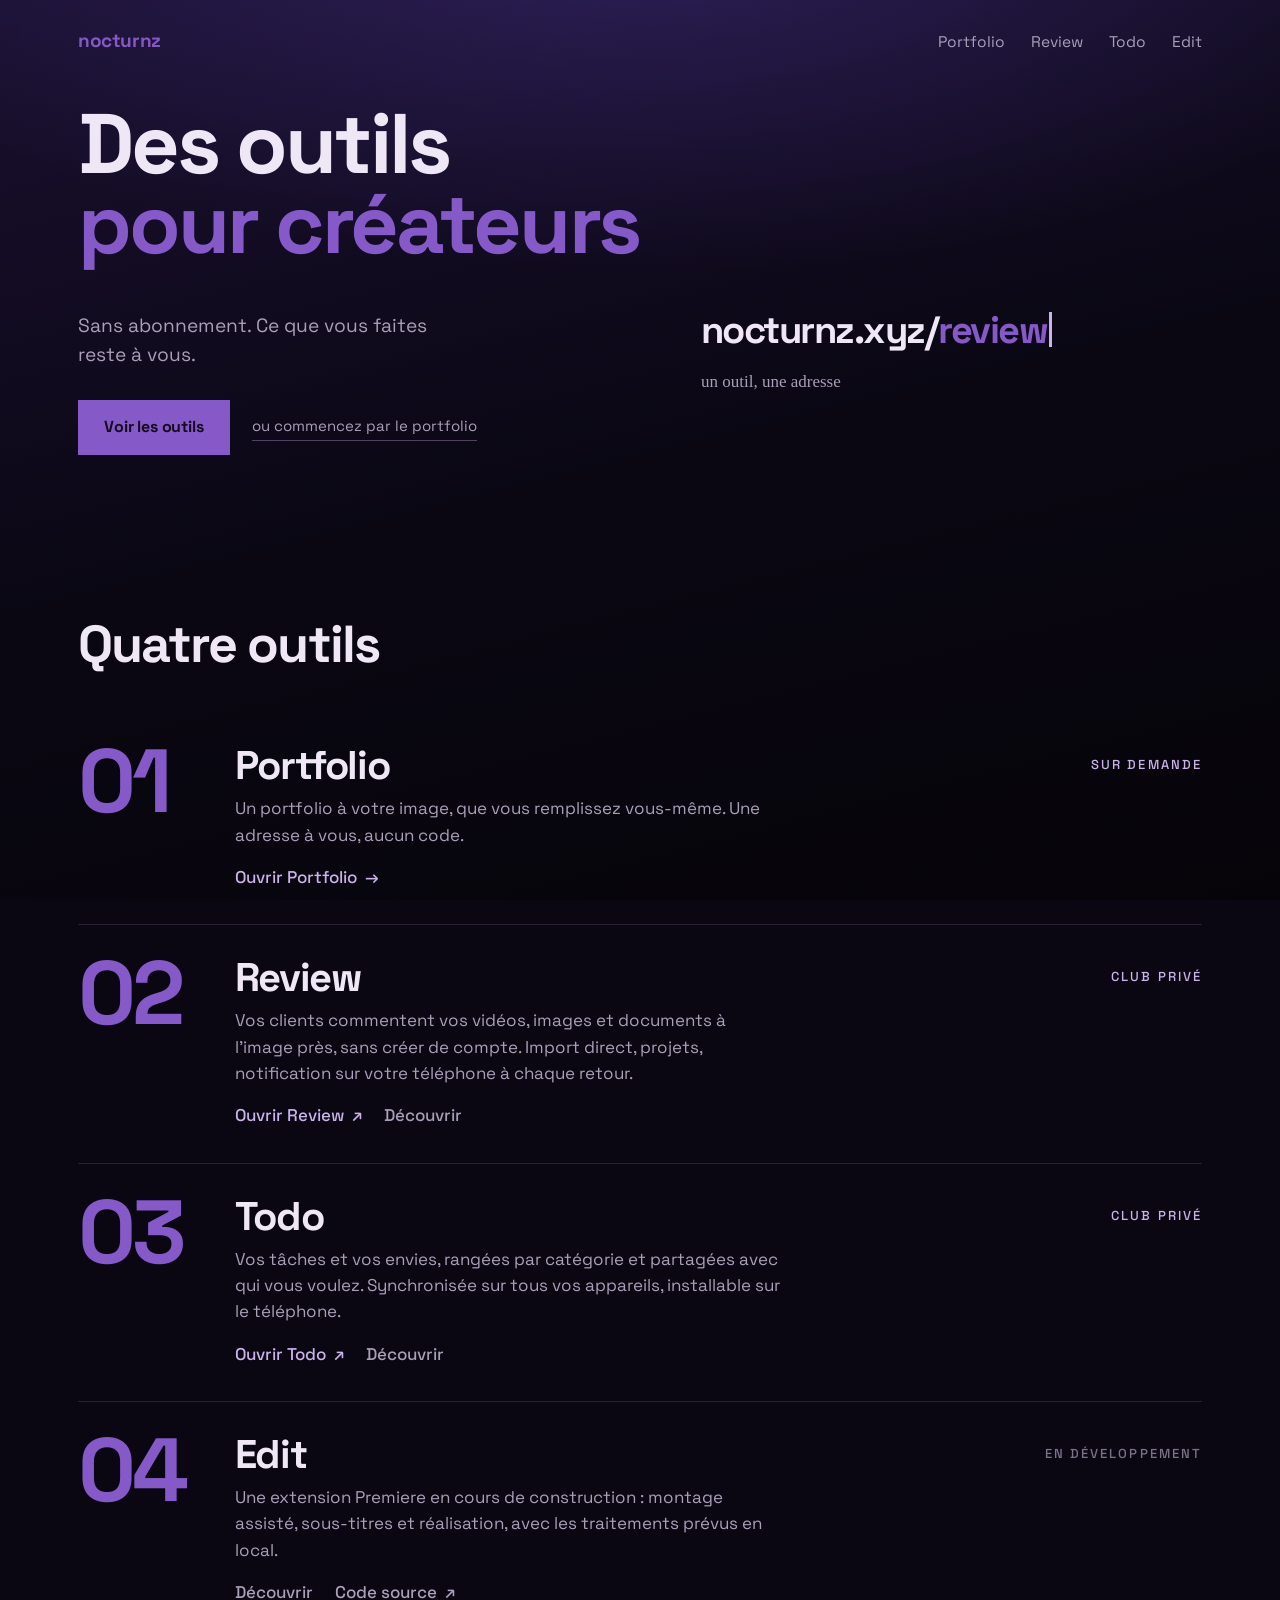
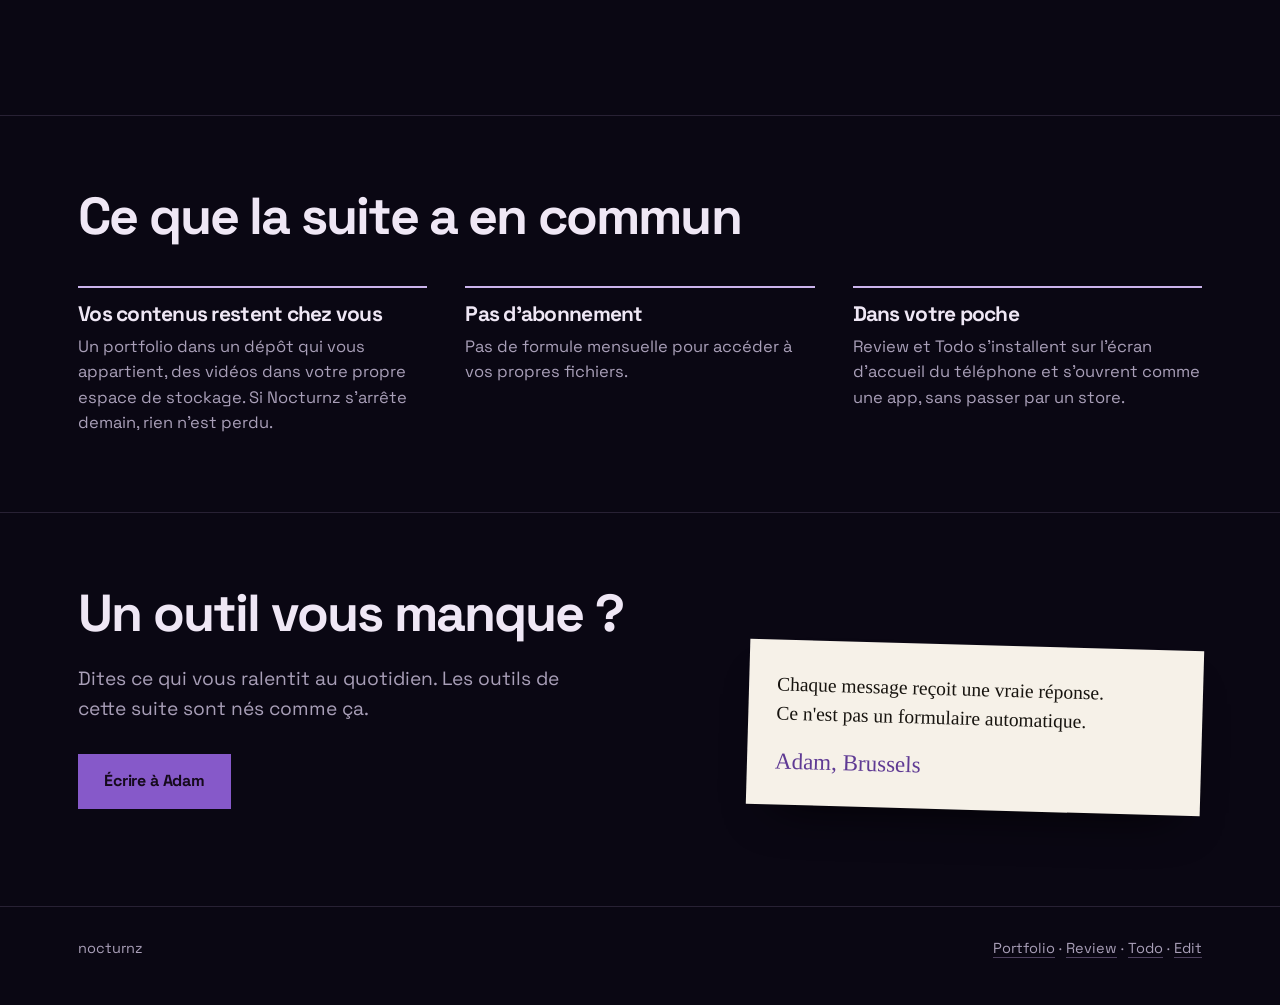
==== commit d04b609d: "Add Nocturnz Edit to the creator tools suite" ====
--- a/index.html
+++ b/index.html
@@ -31,6 +31,7 @@
     <a href="portfolio/">Portfolio</a>
     <a href="review/">Review</a>
     <a href="todo/">Todo</a>
+    <a href="edit/">Edit</a>
   </nav>
 </header>
 
@@ -61,7 +62,7 @@
 
   <section class="section" id="outils">
     <div class="wrap">
-      <h2>Trois outils</h2>
+      <h2>Quatre outils</h2>
       <ul class="outils">
         <li>
           <div class="outil">
@@ -96,13 +97,24 @@
             <span class="etat ok">Club privé</span>
           </div>
         </li>
+        <li>
+          <div class="outil">
+            <span class="chiffre">04</span>
+            <div>
+              <h3><a href="edit/">Edit</a></h3>
+              <p>Une extension Premiere en cours de construction : montage assisté, sous-titres et réalisation, avec les traitements prévus en local.</p>
+              <p class="outil-liens"><a href="edit/">Découvrir</a><a href="https://github.com/tristede/nocturnz-edit">Code source<span class="fleche">↗</span></a></p>
+            </div>
+            <span class="etat">En développement</span>
+          </div>
+        </li>
       </ul>
     </div>
   </section>
 
   <section class="section" id="principes">
     <div class="wrap">
-      <h2>Ce que les trois ont en commun</h2>
+      <h2>Ce que la suite a en commun</h2>
       <div class="arguments">
         <div class="argument">
           <h3>Vos contenus restent chez vous</h3>
@@ -140,7 +152,7 @@
 <footer>
   <div class="wrap">
     <span id="js-nom-pied">Nocturnz</span>
-    <span><a href="portfolio/">Portfolio</a> · <a href="review/">Review</a> · <a href="todo/">Todo</a></span>
+    <span><a href="portfolio/">Portfolio</a> · <a href="review/">Review</a> · <a href="todo/">Todo</a> · <a href="edit/">Edit</a></span>
   </div>
 </footer>
 
--- a/nocturnz.css
+++ b/nocturnz.css
@@ -217,7 +217,7 @@
 footer a:hover{ color: var(--clair); border-color: var(--vif); }
 
 /* ---------- La suite d'outils ---------- */
-/* Une navigation de trois mots : le nom d'un outil est son adresse. */
+/* Une navigation compacte : le nom d'un outil est son adresse. */
 .bar{ flex-wrap:wrap; }
 .nav{ display:flex; gap:26px; font-size:15.5px; }
 .nav a{
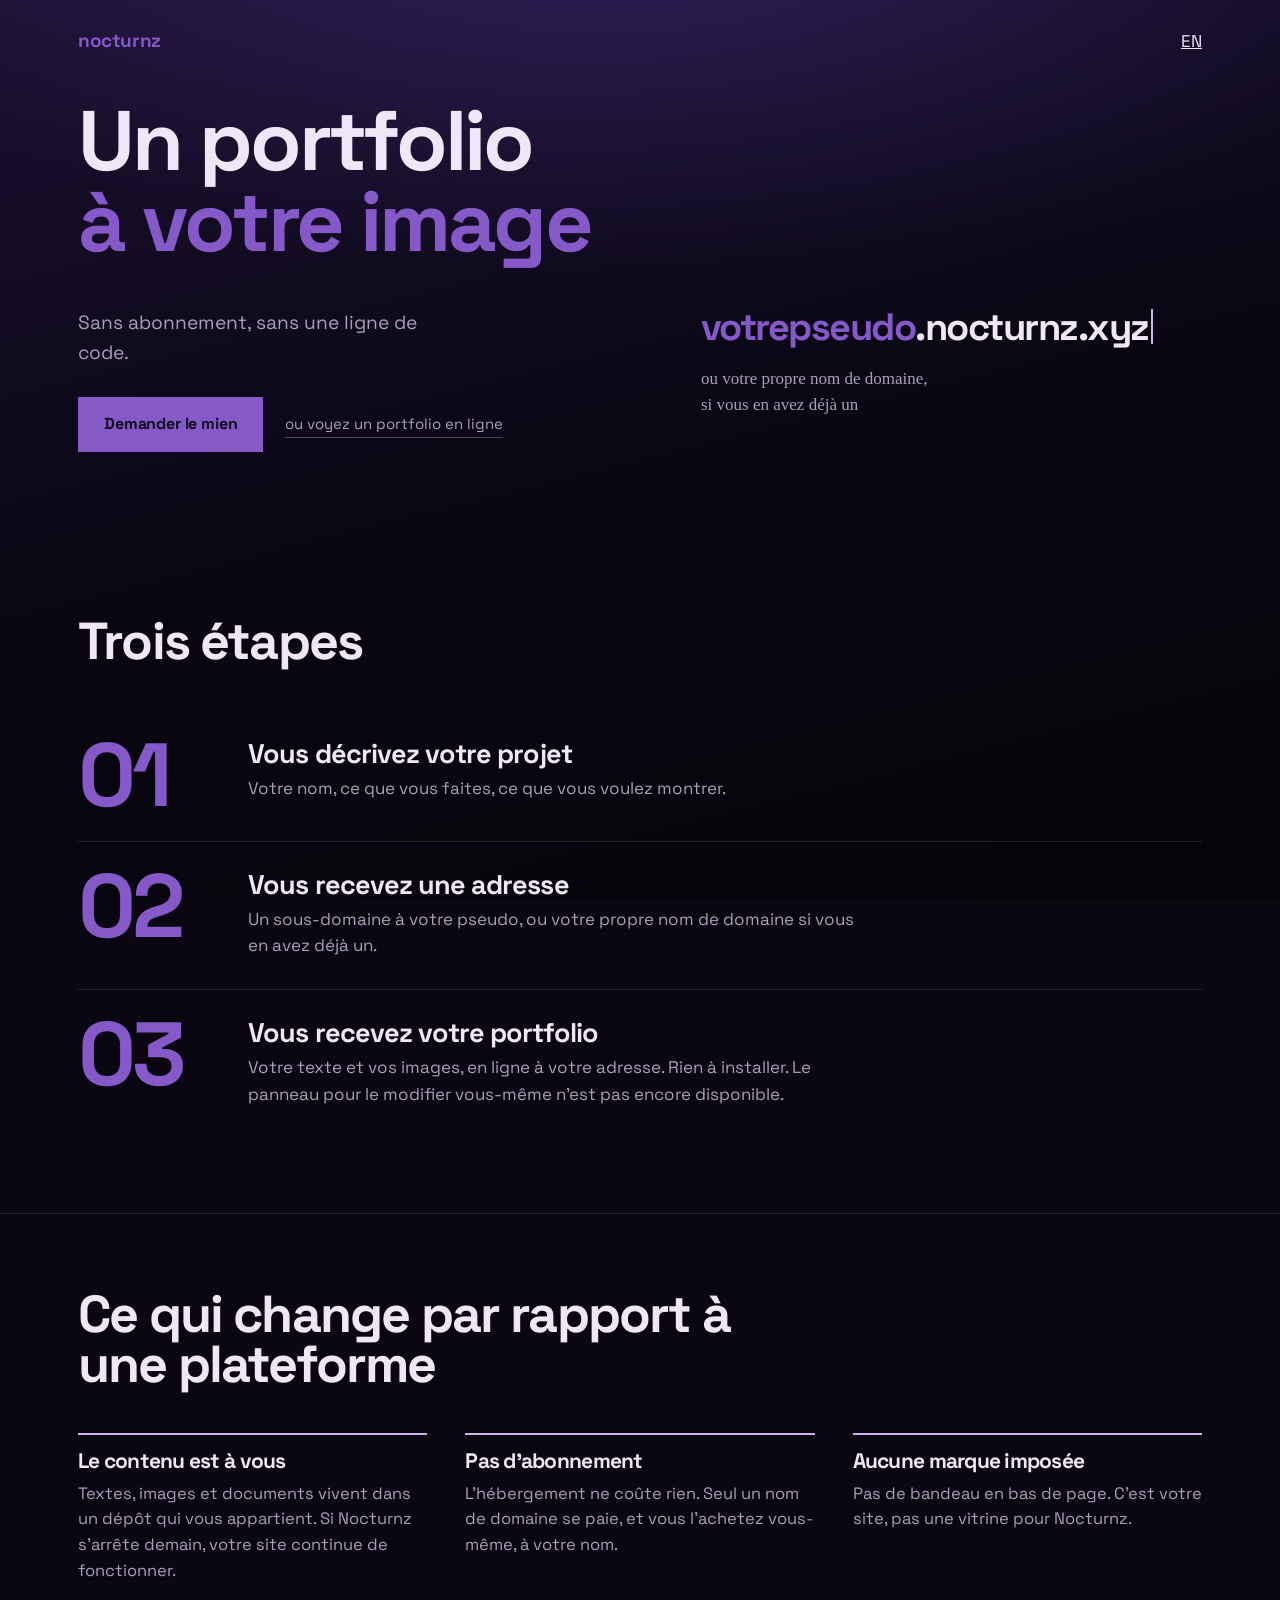
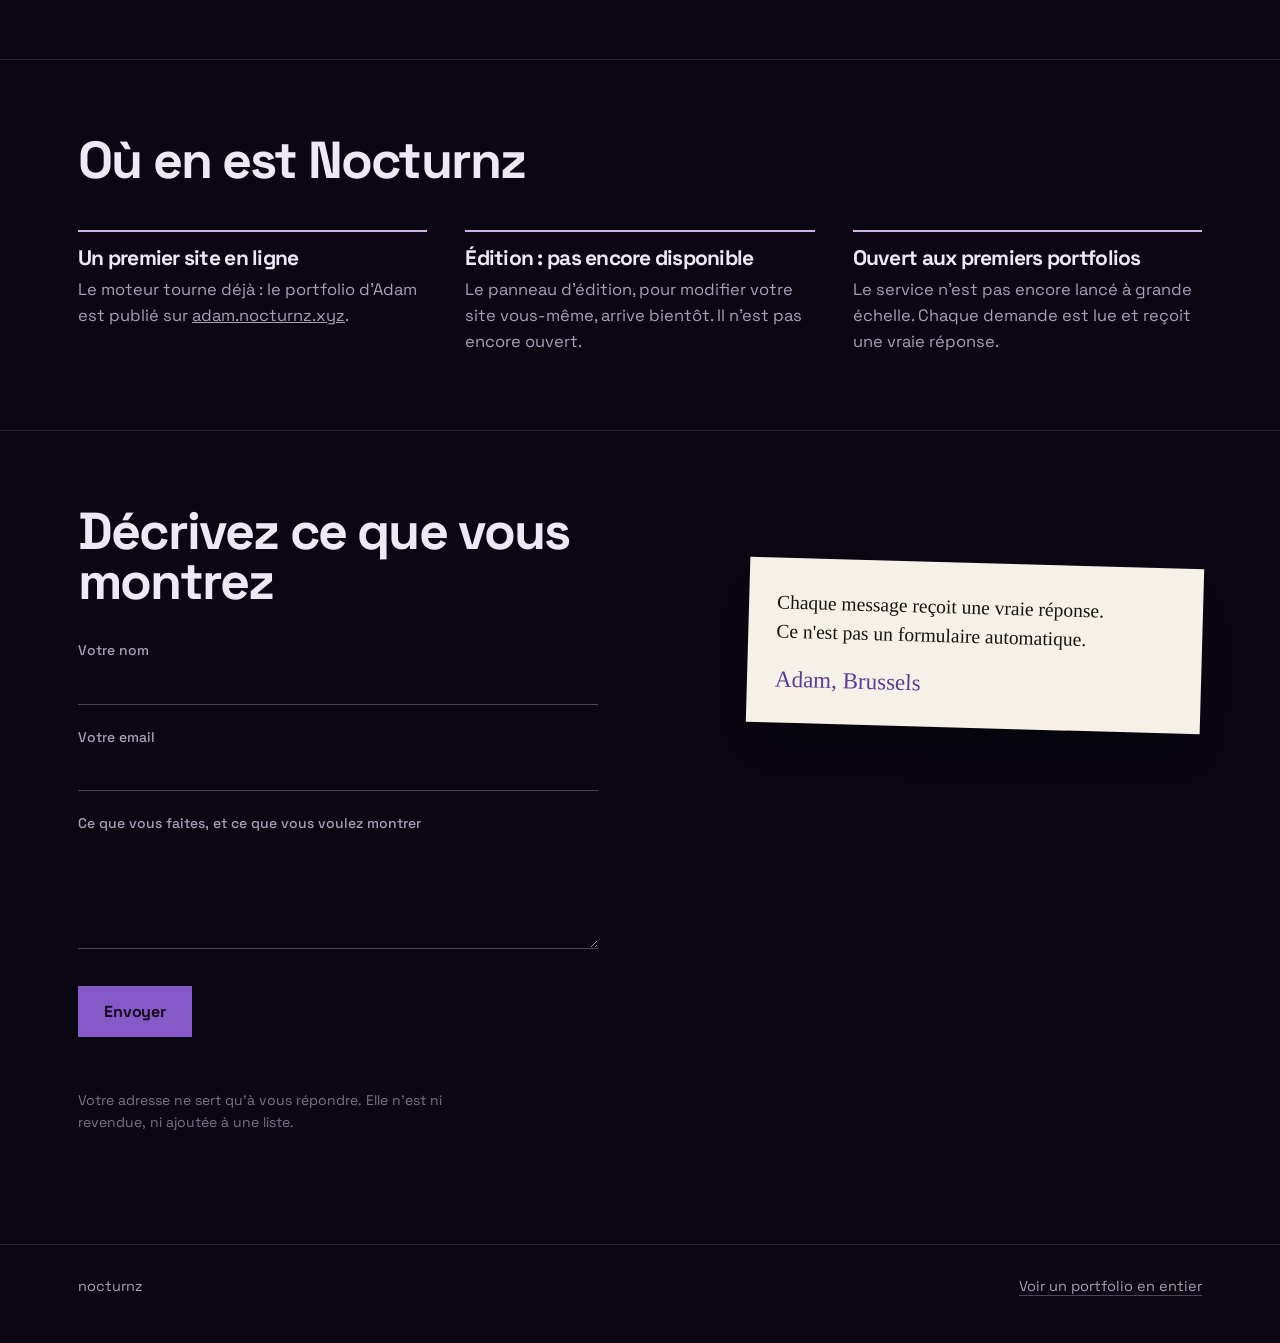
==== commit 79e72747: "Accueil : retire les mentions du panneau d'édition et de la démo (pas encore disponibles) Co-Authore" ====
--- a/index.html
+++ b/index.html
@@ -3,20 +3,24 @@
 <head>
 <meta charset="UTF-8">
 <meta name="viewport" content="width=device-width, initial-scale=1.0">
-<title>Nocturnz — des outils pour créateurs</title>
+<title>Nocturnz</title>
+<link rel="canonical" href="https://nocturnz.xyz/">
+<link rel="alternate" hreflang="fr" href="https://nocturnz.xyz/">
+<link rel="alternate" hreflang="en" href="https://nocturnz.xyz/en/">
 <link rel="icon" type="image/svg+xml" href="favicon.svg">
 <link rel="alternate icon" href="favicon.ico">
-<meta name="description" content="Des outils pour créateurs, sans abonnement : un portfolio à votre image, la review de vos vidéos à l'image près, une liste de tâches partagée.">
-<link rel="canonical" href="https://nocturnz.xyz/">
-<meta property="og:title" content="Nocturnz — des outils pour créateurs">
-<meta property="og:description" content="Des outils pour créateurs, sans abonnement : un portfolio à votre image, la review de vos vidéos, une liste de tâches.">
+<meta name="description" content="Un portfolio à votre image, à votre adresse. Gratuit, sans abonnement, sans code.">
+<meta property="og:type" content="website">
 <meta property="og:url" content="https://nocturnz.xyz/">
-<meta property="og:type" content="website">
+<meta property="og:title" content="Nocturnz — un portfolio à votre image">
+<meta property="og:description" content="Un portfolio à votre adresse, sans abonnement ni code. Le contenu vous appartient.">
 <meta name="theme-color" content="#0a0713">
 <meta name="color-scheme" content="dark">
 <link rel="preconnect" href="https://fonts.googleapis.com">
 <link rel="preconnect" href="https://fonts.gstatic.com" crossorigin>
 <link href="https://fonts.googleapis.com/css2?family=Space+Grotesk:wght@400;500;700&family=Schoolbell&display=swap" rel="stylesheet">
+<!-- Le ciel d'abord : il est eteint par defaut, et c'est la feuille de la
+     vitrine qui l'allume — a specificite egale, la derniere chargee gagne. -->
 <link rel="stylesheet" href="ciel.css">
 <link rel="stylesheet" href="nocturnz.css">
 </head>
@@ -25,120 +29,129 @@
 <div class="fond"></div>
 <div class="starfield" aria-hidden="true"><span></span></div>
 
+<!-- Une page de cette longueur n'a pas besoin d'une navigation : le nom suffit,
+     et le seul lien utile est le bouton de l'accroche. -->
 <header class="bar">
-  <a class="mark" href="./" id="js-nom">Nocturnz</a>
-  <nav class="nav" aria-label="Outils">
-    <a href="portfolio/">Portfolio</a>
-    <a href="review/">Review</a>
-    <a href="todo/">Todo</a>
-    <a href="edit/">Edit</a>
-  </nav>
+  <a class="mark" href="#top" id="js-nom">Nocturnz</a>
+  <a class="lang" href="en/" hreflang="en" lang="en">EN</a>
 </header>
 
 <main id="top">
 
   <section class="ouverture">
     <div class="wrap">
-      <h1>Des outils<br><span class="vif">pour créateurs</span></h1>
+      <h1>Un portfolio<br><span class="vif">à votre image</span></h1>
     </div>
     <div class="wrap ouverture-grille">
       <div>
-        <p class="sous">Sans abonnement. Ce que vous faites reste à vous.</p>
+        <p class="sous">Sans abonnement, sans une ligne de code.</p>
         <p class="agir">
-          <a class="bouton" href="#outils">Voir les outils</a>
-          <a class="essai" href="portfolio/">ou commencez par le portfolio</a>
+          <a class="bouton" href="#demander">Demander le mien</a>
+          <a class="essai" href="https://adam.nocturnz.xyz/">ou voyez un portfolio en ligne</a>
         </p>
       </div>
-      <!-- Le geste de la vitrine d'origine, repris : l'adresse en grand. Ici elle
-           dit ce que la suite a de concret, un outil = une adresse. -->
+      <!-- Ce que la page vend de plus concret n'apparaissait nulle part : une
+           adresse a soi. La montrer vaut mieux que meubler le vide avec un
+           ornement — et le domaine vient de config.json, comme le reste. -->
       <div class="adresse" id="js-adresse">
         <p class="url">
-          <span class="tld">nocturnz.xyz/</span><wbr><span class="fin"><span class="pseudo" id="js-outil">portfolio</span><span class="curseur" aria-hidden="true"></span></span>
+          <span class="pseudo">votrepseudo</span><wbr><span class="fin"><span class="tld" id="js-tld">.nocturnz.xyz</span><span class="curseur" aria-hidden="true"></span></span>
         </p>
-        <p class="glose">un outil, une adresse</p>
-      </div>
-    </div>
-  </section>
-
-  <section class="section" id="outils">
-    <div class="wrap">
-      <h2>Quatre outils</h2>
-      <ul class="outils">
+        <p class="glose">ou votre propre nom de domaine,<br>si vous en avez déjà un</p>
+      </div>
+    </div>
+  </section>
+
+  <section class="section" id="comment">
+    <div class="wrap">
+      <h2>Trois étapes</h2>
+      <ol class="etapes">
         <li>
-          <div class="outil">
-            <span class="chiffre">01</span>
-            <div>
-              <h3><a href="portfolio/">Portfolio</a></h3>
-              <p>Un portfolio à votre image, que vous remplissez vous-même. Une adresse à vous, aucun code.</p>
-              <p class="outil-liens"><a class="ouvrir" href="portfolio/">Ouvrir Portfolio<span class="fleche">→</span></a></p>
-            </div>
-            <span class="etat ok">Sur demande</span>
+          <span class="chiffre">01</span>
+          <div>
+            <h3>Vous décrivez votre projet</h3>
+            <p>Votre nom, ce que vous faites, ce que vous voulez montrer.</p>
           </div>
         </li>
         <li>
-          <div class="outil">
-            <span class="chiffre">02</span>
-            <div>
-              <h3><a href="review/">Review</a></h3>
-              <p>Vos clients commentent vos vidéos, images et documents à l'image près, sans créer de compte. Import direct, projets, notification sur votre téléphone à chaque retour.</p>
-              <p class="outil-liens"><a class="ouvrir" href="https://nocturnz-review.web.app/">Ouvrir Review<span class="fleche">↗</span></a><a href="review/">Découvrir</a></p>
-            </div>
-            <span class="etat ok">Club privé</span>
+          <span class="chiffre">02</span>
+          <div>
+            <h3>Vous recevez une adresse</h3>
+            <p>Un sous-domaine à votre pseudo, ou votre propre nom de domaine si vous en avez déjà un.</p>
           </div>
         </li>
         <li>
-          <div class="outil">
-            <span class="chiffre">03</span>
-            <div>
-              <h3><a href="todo/">Todo</a></h3>
-              <p>Vos tâches et vos envies, rangées par catégorie et partagées avec qui vous voulez. Synchronisée sur tous vos appareils, installable sur le téléphone.</p>
-              <p class="outil-liens"><a class="ouvrir" href="https://nocturnz-todo.web.app/">Ouvrir Todo<span class="fleche">↗</span></a><a href="todo/">Découvrir</a></p>
-            </div>
-            <span class="etat ok">Club privé</span>
+          <span class="chiffre">03</span>
+          <div>
+            <h3>Vous recevez votre portfolio</h3>
+            <p>Votre texte et vos images, en ligne à votre adresse. Rien à installer. Le panneau pour le modifier vous-même n'est pas encore disponible.</p>
           </div>
         </li>
-        <li>
-          <div class="outil">
-            <span class="chiffre">04</span>
-            <div>
-              <h3><a href="edit/">Edit</a></h3>
-              <p>Une extension Premiere en cours de construction : montage assisté, sous-titres et réalisation, avec les traitements prévus en local.</p>
-              <p class="outil-liens"><a href="edit/">Découvrir</a><a href="https://github.com/tristede/nocturnz-edit">Code source<span class="fleche">↗</span></a></p>
-            </div>
-            <span class="etat">En développement</span>
-          </div>
-        </li>
-      </ul>
-    </div>
-  </section>
-
-  <section class="section" id="principes">
-    <div class="wrap">
-      <h2>Ce que la suite a en commun</h2>
+      </ol>
+    </div>
+  </section>
+
+  <section class="section" id="pourquoi">
+    <div class="wrap">
+      <h2>Ce qui change par rapport à une plateforme</h2>
       <div class="arguments">
         <div class="argument">
-          <h3>Vos contenus restent chez vous</h3>
-          <p>Un portfolio dans un dépôt qui vous appartient, des vidéos dans votre propre espace de stockage. Si Nocturnz s'arrête demain, rien n'est perdu.</p>
+          <h3>Le contenu est à vous</h3>
+          <p>Textes, images et documents vivent dans un dépôt qui vous appartient. Si Nocturnz s'arrête demain, votre site continue de fonctionner.</p>
         </div>
         <div class="argument">
           <h3>Pas d'abonnement</h3>
-          <p>Pas de formule mensuelle pour accéder à vos propres fichiers.</p>
-        </div>
-        <div class="argument">
-          <h3>Dans votre poche</h3>
-          <p>Review et Todo s'installent sur l'écran d'accueil du téléphone et s'ouvrent comme une app, sans passer par un store.</p>
-        </div>
-      </div>
-    </div>
-  </section>
-
-  <section class="section" id="contact">
+          <p>L'hébergement ne coûte rien. Seul un nom de domaine se paie, et vous l'achetez vous-même, à votre nom.</p>
+        </div>
+        <div class="argument">
+          <h3>Aucune marque imposée</h3>
+          <p>Pas de bandeau en bas de page. C'est votre site, pas une vitrine pour Nocturnz.</p>
+        </div>
+      </div>
+    </div>
+  </section>
+
+  <section class="section" id="etat">
+    <div class="wrap">
+      <h2>Où en est Nocturnz</h2>
+      <div class="arguments">
+        <div class="argument">
+          <h3>Un premier site en ligne</h3>
+          <p>Le moteur tourne déjà : le portfolio d'Adam est publié sur <a href="https://adam.nocturnz.xyz/">adam.nocturnz.xyz</a>.</p>
+        </div>
+        <div class="argument">
+          <h3>Édition : pas encore disponible</h3>
+          <p>Le panneau d'édition, pour modifier votre site vous-même, arrive bientôt. Il n'est pas encore ouvert.</p>
+        </div>
+        <div class="argument">
+          <h3>Ouvert aux premiers portfolios</h3>
+          <p>Le service n'est pas encore lancé à grande échelle. Chaque demande est lue et reçoit une vraie réponse.</p>
+        </div>
+      </div>
+    </div>
+  </section>
+
+  <section class="section" id="demander">
     <div class="wrap demande">
       <div>
-        <h2>Un outil vous manque ?</h2>
-        <p class="sous" style="max-width:44ch;margin-top:26px">Dites ce qui vous ralentit au quotidien. Les outils de cette suite sont nés comme ça.</p>
-        <p class="agir"><a class="bouton" data-mail="Un outil qui me manque" href="mailto:adam@nocturnz.xyz?subject=Un%20outil%20qui%20me%20manque">Écrire à Adam</a></p>
-      </div>
+        <h2>Décrivez ce que vous montrez</h2>
+
+        <form id="js-form">
+          <label for="f-nom">Votre nom</label>
+          <input id="f-nom" name="nom" type="text" required autocomplete="name">
+
+          <label for="f-email">Votre email</label>
+          <input id="f-email" name="email" type="email" required autocomplete="email">
+
+          <label for="f-message">Ce que vous faites, et ce que vous voulez montrer</label>
+          <textarea id="f-message" name="message" required></textarea>
+
+          <div class="envoi"><button class="bouton" type="submit" id="js-envoyer">Envoyer</button></div>
+          <div class="statut" id="js-statut"></div>
+          <p class="note">Votre adresse ne sert qu'à vous répondre. Elle n'est ni revendue, ni ajoutée à une liste.</p>
+        </form>
+      </div>
+
       <aside class="mot">
         Chaque message reçoit une vraie réponse.<br>
         Ce n'est pas un formulaire automatique.
@@ -152,11 +165,107 @@
 <footer>
   <div class="wrap">
     <span id="js-nom-pied">Nocturnz</span>
-    <span><a href="portfolio/">Portfolio</a> · <a href="review/">Review</a> · <a href="todo/">Todo</a> · <a href="edit/">Edit</a></span>
+    <span><a href="https://adam.nocturnz.xyz/">Voir un portfolio en entier</a></span>
   </div>
 </footer>
 
-<script src="suite.js"></script>
+<script>
+(function(){
+  // Le nom du service n'est pas arrêté : il vient de la configuration, pour
+  // qu'un changement de domaine ne demande pas de relire cette page.
+  var cfg = { nom: 'Nocturnz', domaine: '', email: '', formulaire: '' };
+
+  fetch('config.json', { cache: 'no-cache' })
+    .then(function(r){ return r.ok ? r.json() : null; })
+    .catch(function(){ return null; })
+    .then(function(c){
+      if (c) cfg = Object.assign(cfg, c);
+      document.getElementById('js-nom').textContent = cfg.nom;
+      document.getElementById('js-nom-pied').textContent = cfg.nom;
+      if (cfg.domaine) document.getElementById('js-tld').textContent = '.' + cfg.domaine;
+      document.title = document.title.replace(/^Nocturnz/, cfg.nom);
+    });
+
+  // Parallaxe : l'adresse remonte un peu moins vite que la page. Le calcul se
+  // fait dans une frame d'animation — un listener de defilement qui ecrit un
+  // transform a chaque evenement fait saccader le defilement lui-meme.
+  (function(){
+    var bloc = document.getElementById('js-adresse');
+    if (!bloc) return;
+    if (window.matchMedia && matchMedia('(prefers-reduced-motion: reduce)').matches) return;
+    var attendue = false;
+    function poser(){
+      attendue = false;
+      var y = window.pageYOffset || 0;
+      // au-dela de l'accroche le bloc est sorti de l'ecran : inutile de
+      // continuer a calculer
+      if (y > innerHeight * 1.4) return;
+      bloc.style.transform = 'translate3d(0,' + (y * -0.13).toFixed(1) + 'px,0) rotate(' +
+        (y * 0.004).toFixed(2) + 'deg)';
+    }
+    addEventListener('scroll', function(){
+      if (attendue) return;
+      attendue = true;
+      requestAnimationFrame(poser);
+    }, { passive: true });
+    poser();
+  })();
+
+  var form = document.getElementById('js-form');
+  var statut = document.getElementById('js-statut');
+  var bouton = document.getElementById('js-envoyer');
+
+  function dire(texte, genre){
+    statut.textContent = texte;
+    statut.className = 'statut' + (genre ? ' ' + genre : '');
+  }
+
+  form.addEventListener('submit', function(e){
+    e.preventDefault();
+    var donnees = {
+      nom: form.nom.value.trim(),
+      email: form.email.value.trim(),
+      message: form.message.value.trim()
+    };
+    if (!donnees.nom || !donnees.email || !donnees.message){
+      dire('Il manque votre nom, votre email ou votre message.', 'err');
+      return;
+    }
+
+    // Tant qu'aucun relais n'est en place, on n'invente pas un envoi qui
+    // n'aurait pas lieu : on prépare le mail dans le logiciel de la personne.
+    // C'est moins élégant, mais le message part vraiment.
+    if (!cfg.formulaire){
+      var sujet = 'Demande de portfolio — ' + donnees.nom;
+      var corps = 'Nom : ' + donnees.nom +
+        '\nEmail : ' + donnees.email +
+        '\n\n' + donnees.message;
+      window.location.href = 'mailto:' + (cfg.email || '') +
+        '?subject=' + encodeURIComponent(sujet) +
+        '&body=' + encodeURIComponent(corps);
+      dire('Votre logiciel de messagerie s\'ouvre avec le message prêt à envoyer.', 'ok');
+      return;
+    }
+
+    bouton.disabled = true;
+    dire('Envoi…');
+    fetch(cfg.formulaire, {
+      method: 'POST',
+      headers: { 'Content-Type': 'application/json' },
+      body: JSON.stringify(donnees)
+    })
+      .then(function(r){
+        if (!r.ok) throw new Error('Erreur ' + r.status);
+        form.reset();
+        dire('Message envoyé. Réponse rapide.', 'ok');
+      })
+      .catch(function(err){
+        dire('L\'envoi a échoué (' + err.message + '). Écrivez directement à ' + (cfg.email || 'l\'adresse du site') + '.', 'err');
+      })
+      .then(function(){ bouton.disabled = false; });
+  });
+})();
+</script>
 
 </body>
 </html>
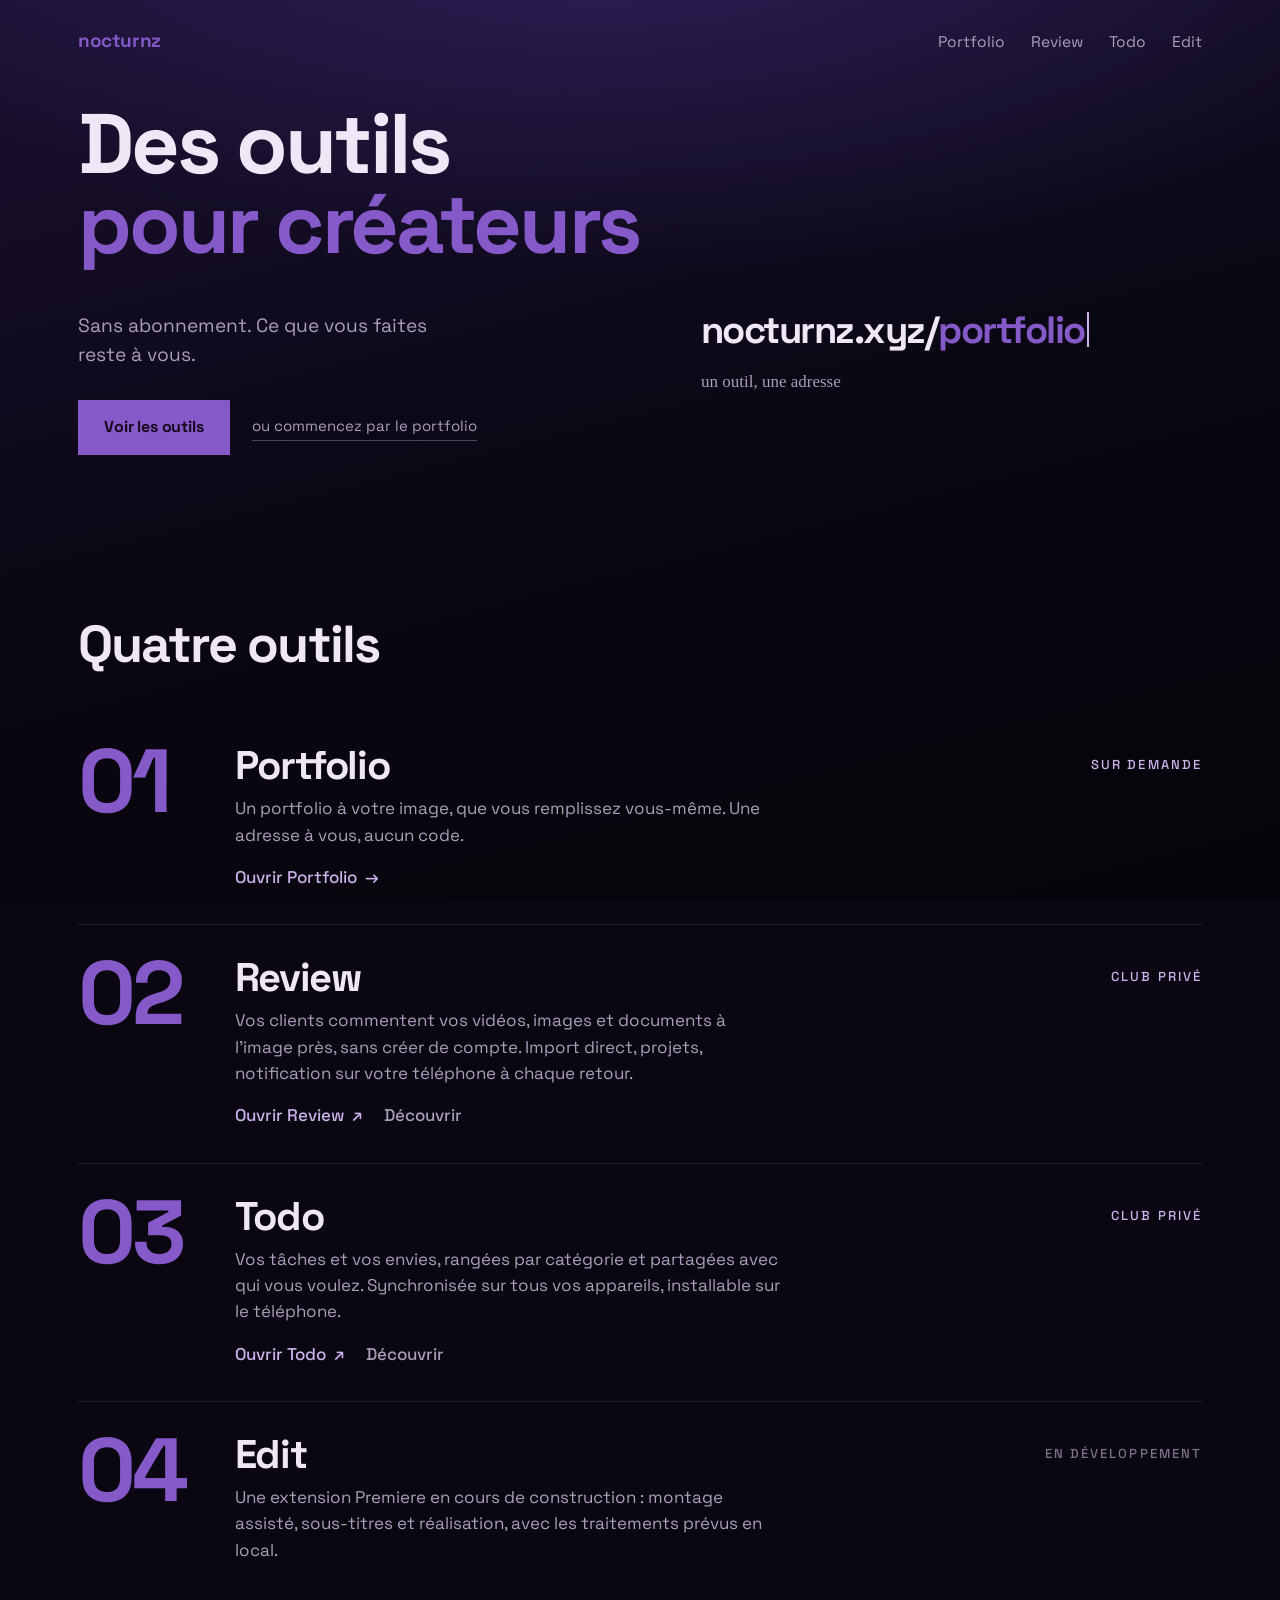
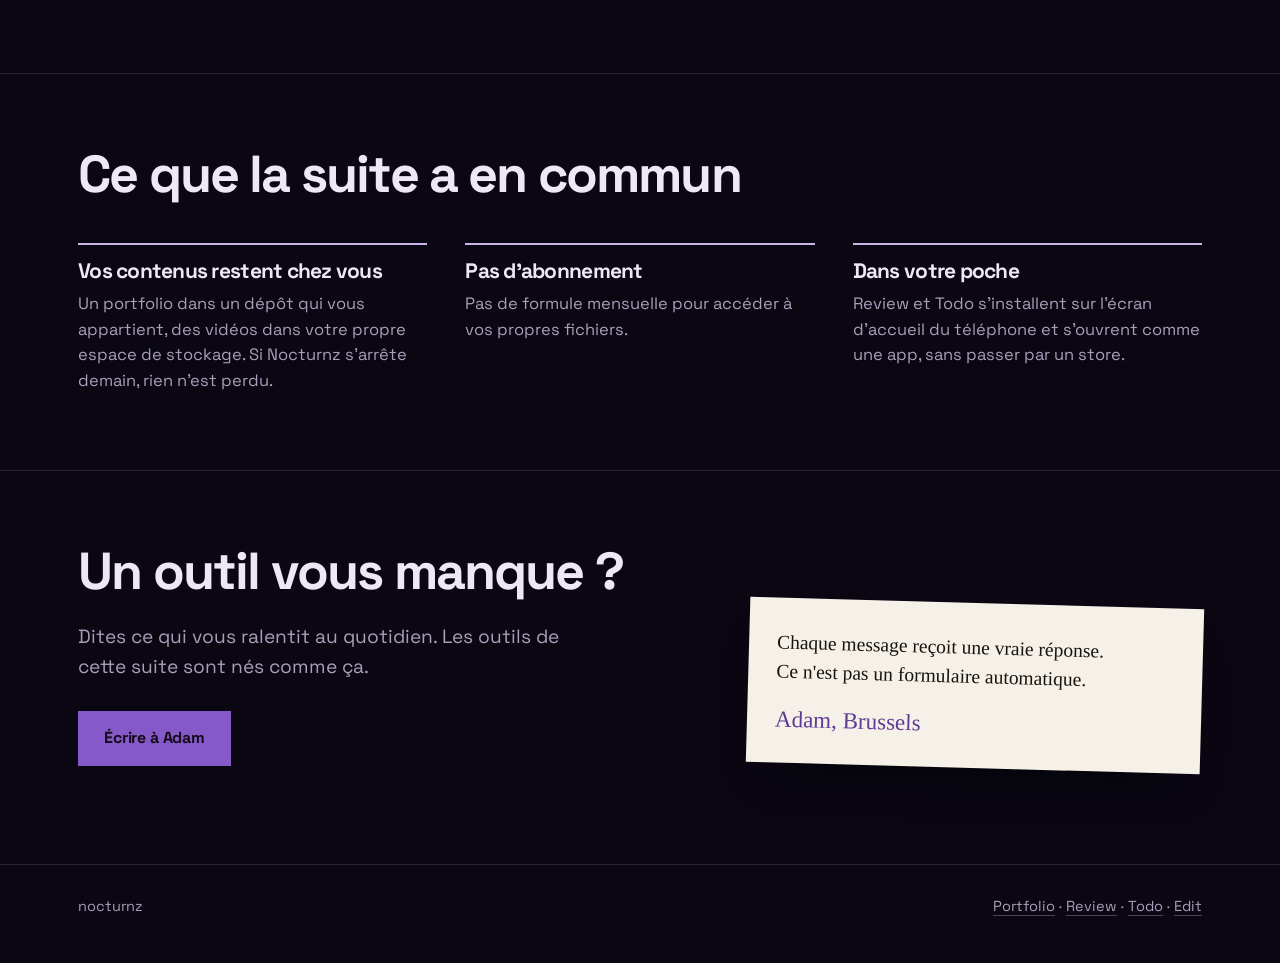
==== commit eefc550f: "Edit : en développement, non public — retire les liens GitHub et la mention open source Co-Authored-" ====
--- a/index.html
+++ b/index.html
@@ -3,24 +3,20 @@
 <head>
 <meta charset="UTF-8">
 <meta name="viewport" content="width=device-width, initial-scale=1.0">
-<title>Nocturnz</title>
-<link rel="canonical" href="https://nocturnz.xyz/">
-<link rel="alternate" hreflang="fr" href="https://nocturnz.xyz/">
-<link rel="alternate" hreflang="en" href="https://nocturnz.xyz/en/">
+<title>Nocturnz — des outils pour créateurs</title>
 <link rel="icon" type="image/svg+xml" href="favicon.svg">
 <link rel="alternate icon" href="favicon.ico">
-<meta name="description" content="Un portfolio à votre image, à votre adresse. Gratuit, sans abonnement, sans code.">
+<meta name="description" content="Des outils pour créateurs, sans abonnement : un portfolio à votre image, la review de vos vidéos à l'image près, une liste de tâches partagée.">
+<link rel="canonical" href="https://nocturnz.xyz/">
+<meta property="og:title" content="Nocturnz — des outils pour créateurs">
+<meta property="og:description" content="Des outils pour créateurs, sans abonnement : un portfolio à votre image, la review de vos vidéos, une liste de tâches.">
+<meta property="og:url" content="https://nocturnz.xyz/">
 <meta property="og:type" content="website">
-<meta property="og:url" content="https://nocturnz.xyz/">
-<meta property="og:title" content="Nocturnz — un portfolio à votre image">
-<meta property="og:description" content="Un portfolio à votre adresse, sans abonnement ni code. Le contenu vous appartient.">
 <meta name="theme-color" content="#0a0713">
 <meta name="color-scheme" content="dark">
 <link rel="preconnect" href="https://fonts.googleapis.com">
 <link rel="preconnect" href="https://fonts.gstatic.com" crossorigin>
 <link href="https://fonts.googleapis.com/css2?family=Space+Grotesk:wght@400;500;700&family=Schoolbell&display=swap" rel="stylesheet">
-<!-- Le ciel d'abord : il est eteint par defaut, et c'est la feuille de la
-     vitrine qui l'allume — a specificite egale, la derniere chargee gagne. -->
 <link rel="stylesheet" href="ciel.css">
 <link rel="stylesheet" href="nocturnz.css">
 </head>
@@ -29,129 +25,119 @@
 <div class="fond"></div>
 <div class="starfield" aria-hidden="true"><span></span></div>
 
-<!-- Une page de cette longueur n'a pas besoin d'une navigation : le nom suffit,
-     et le seul lien utile est le bouton de l'accroche. -->
 <header class="bar">
-  <a class="mark" href="#top" id="js-nom">Nocturnz</a>
-  <a class="lang" href="en/" hreflang="en" lang="en">EN</a>
+  <a class="mark" href="./" id="js-nom">Nocturnz</a>
+  <nav class="nav" aria-label="Outils">
+    <a href="portfolio/">Portfolio</a>
+    <a href="review/">Review</a>
+    <a href="todo/">Todo</a>
+    <a href="edit/">Edit</a>
+  </nav>
 </header>
 
 <main id="top">
 
   <section class="ouverture">
     <div class="wrap">
-      <h1>Un portfolio<br><span class="vif">à votre image</span></h1>
+      <h1>Des outils<br><span class="vif">pour créateurs</span></h1>
     </div>
     <div class="wrap ouverture-grille">
       <div>
-        <p class="sous">Sans abonnement, sans une ligne de code.</p>
+        <p class="sous">Sans abonnement. Ce que vous faites reste à vous.</p>
         <p class="agir">
-          <a class="bouton" href="#demander">Demander le mien</a>
-          <a class="essai" href="https://adam.nocturnz.xyz/">ou voyez un portfolio en ligne</a>
+          <a class="bouton" href="#outils">Voir les outils</a>
+          <a class="essai" href="portfolio/">ou commencez par le portfolio</a>
         </p>
       </div>
-      <!-- Ce que la page vend de plus concret n'apparaissait nulle part : une
-           adresse a soi. La montrer vaut mieux que meubler le vide avec un
-           ornement — et le domaine vient de config.json, comme le reste. -->
+      <!-- Le geste de la vitrine d'origine, repris : l'adresse en grand. Ici elle
+           dit ce que la suite a de concret, un outil = une adresse. -->
       <div class="adresse" id="js-adresse">
         <p class="url">
-          <span class="pseudo">votrepseudo</span><wbr><span class="fin"><span class="tld" id="js-tld">.nocturnz.xyz</span><span class="curseur" aria-hidden="true"></span></span>
+          <span class="tld">nocturnz.xyz/</span><wbr><span class="fin"><span class="pseudo" id="js-outil">portfolio</span><span class="curseur" aria-hidden="true"></span></span>
         </p>
-        <p class="glose">ou votre propre nom de domaine,<br>si vous en avez déjà un</p>
+        <p class="glose">un outil, une adresse</p>
       </div>
     </div>
   </section>
 
-  <section class="section" id="comment">
+  <section class="section" id="outils">
     <div class="wrap">
-      <h2>Trois étapes</h2>
-      <ol class="etapes">
+      <h2>Quatre outils</h2>
+      <ul class="outils">
         <li>
-          <span class="chiffre">01</span>
-          <div>
-            <h3>Vous décrivez votre projet</h3>
-            <p>Votre nom, ce que vous faites, ce que vous voulez montrer.</p>
+          <div class="outil">
+            <span class="chiffre">01</span>
+            <div>
+              <h3><a href="portfolio/">Portfolio</a></h3>
+              <p>Un portfolio à votre image, que vous remplissez vous-même. Une adresse à vous, aucun code.</p>
+              <p class="outil-liens"><a class="ouvrir" href="portfolio/">Ouvrir Portfolio<span class="fleche">→</span></a></p>
+            </div>
+            <span class="etat ok">Sur demande</span>
           </div>
         </li>
         <li>
-          <span class="chiffre">02</span>
-          <div>
-            <h3>Vous recevez une adresse</h3>
-            <p>Un sous-domaine à votre pseudo, ou votre propre nom de domaine si vous en avez déjà un.</p>
+          <div class="outil">
+            <span class="chiffre">02</span>
+            <div>
+              <h3><a href="review/">Review</a></h3>
+              <p>Vos clients commentent vos vidéos, images et documents à l'image près, sans créer de compte. Import direct, projets, notification sur votre téléphone à chaque retour.</p>
+              <p class="outil-liens"><a class="ouvrir" href="https://nocturnz-review.web.app/">Ouvrir Review<span class="fleche">↗</span></a><a href="review/">Découvrir</a></p>
+            </div>
+            <span class="etat ok">Club privé</span>
           </div>
         </li>
         <li>
-          <span class="chiffre">03</span>
-          <div>
-            <h3>Vous recevez votre portfolio</h3>
-            <p>Votre texte et vos images, en ligne à votre adresse. Rien à installer. Le panneau pour le modifier vous-même n'est pas encore disponible.</p>
+          <div class="outil">
+            <span class="chiffre">03</span>
+            <div>
+              <h3><a href="todo/">Todo</a></h3>
+              <p>Vos tâches et vos envies, rangées par catégorie et partagées avec qui vous voulez. Synchronisée sur tous vos appareils, installable sur le téléphone.</p>
+              <p class="outil-liens"><a class="ouvrir" href="https://nocturnz-todo.web.app/">Ouvrir Todo<span class="fleche">↗</span></a><a href="todo/">Découvrir</a></p>
+            </div>
+            <span class="etat ok">Club privé</span>
           </div>
         </li>
-      </ol>
+        <li>
+          <div class="outil">
+            <span class="chiffre">04</span>
+            <div>
+              <h3><a href="edit/">Edit</a></h3>
+              <p>Une extension Premiere en cours de construction : montage assisté, sous-titres et réalisation, avec les traitements prévus en local.</p>
+            </div>
+            <span class="etat">En développement</span>
+          </div>
+        </li>
+      </ul>
     </div>
   </section>
 
-  <section class="section" id="pourquoi">
+  <section class="section" id="principes">
     <div class="wrap">
-      <h2>Ce qui change par rapport à une plateforme</h2>
+      <h2>Ce que la suite a en commun</h2>
       <div class="arguments">
         <div class="argument">
-          <h3>Le contenu est à vous</h3>
-          <p>Textes, images et documents vivent dans un dépôt qui vous appartient. Si Nocturnz s'arrête demain, votre site continue de fonctionner.</p>
+          <h3>Vos contenus restent chez vous</h3>
+          <p>Un portfolio dans un dépôt qui vous appartient, des vidéos dans votre propre espace de stockage. Si Nocturnz s'arrête demain, rien n'est perdu.</p>
         </div>
         <div class="argument">
           <h3>Pas d'abonnement</h3>
-          <p>L'hébergement ne coûte rien. Seul un nom de domaine se paie, et vous l'achetez vous-même, à votre nom.</p>
+          <p>Pas de formule mensuelle pour accéder à vos propres fichiers.</p>
         </div>
         <div class="argument">
-          <h3>Aucune marque imposée</h3>
-          <p>Pas de bandeau en bas de page. C'est votre site, pas une vitrine pour Nocturnz.</p>
+          <h3>Dans votre poche</h3>
+          <p>Review et Todo s'installent sur l'écran d'accueil du téléphone et s'ouvrent comme une app, sans passer par un store.</p>
         </div>
       </div>
     </div>
   </section>
 
-  <section class="section" id="etat">
-    <div class="wrap">
-      <h2>Où en est Nocturnz</h2>
-      <div class="arguments">
-        <div class="argument">
-          <h3>Un premier site en ligne</h3>
-          <p>Le moteur tourne déjà : le portfolio d'Adam est publié sur <a href="https://adam.nocturnz.xyz/">adam.nocturnz.xyz</a>.</p>
-        </div>
-        <div class="argument">
-          <h3>Édition : pas encore disponible</h3>
-          <p>Le panneau d'édition, pour modifier votre site vous-même, arrive bientôt. Il n'est pas encore ouvert.</p>
-        </div>
-        <div class="argument">
-          <h3>Ouvert aux premiers portfolios</h3>
-          <p>Le service n'est pas encore lancé à grande échelle. Chaque demande est lue et reçoit une vraie réponse.</p>
-        </div>
-      </div>
-    </div>
-  </section>
-
-  <section class="section" id="demander">
+  <section class="section" id="contact">
     <div class="wrap demande">
       <div>
-        <h2>Décrivez ce que vous montrez</h2>
-
-        <form id="js-form">
-          <label for="f-nom">Votre nom</label>
-          <input id="f-nom" name="nom" type="text" required autocomplete="name">
-
-          <label for="f-email">Votre email</label>
-          <input id="f-email" name="email" type="email" required autocomplete="email">
-
-          <label for="f-message">Ce que vous faites, et ce que vous voulez montrer</label>
-          <textarea id="f-message" name="message" required></textarea>
-
-          <div class="envoi"><button class="bouton" type="submit" id="js-envoyer">Envoyer</button></div>
-          <div class="statut" id="js-statut"></div>
-          <p class="note">Votre adresse ne sert qu'à vous répondre. Elle n'est ni revendue, ni ajoutée à une liste.</p>
-        </form>
+        <h2>Un outil vous manque ?</h2>
+        <p class="sous" style="max-width:44ch;margin-top:26px">Dites ce qui vous ralentit au quotidien. Les outils de cette suite sont nés comme ça.</p>
+        <p class="agir"><a class="bouton" data-mail="Un outil qui me manque" href="mailto:adam@nocturnz.xyz?subject=Un%20outil%20qui%20me%20manque">Écrire à Adam</a></p>
       </div>
-
       <aside class="mot">
         Chaque message reçoit une vraie réponse.<br>
         Ce n'est pas un formulaire automatique.
@@ -165,107 +151,11 @@
 <footer>
   <div class="wrap">
     <span id="js-nom-pied">Nocturnz</span>
-    <span><a href="https://adam.nocturnz.xyz/">Voir un portfolio en entier</a></span>
+    <span><a href="portfolio/">Portfolio</a> · <a href="review/">Review</a> · <a href="todo/">Todo</a> · <a href="edit/">Edit</a></span>
   </div>
 </footer>
 
-<script>
-(function(){
-  // Le nom du service n'est pas arrêté : il vient de la configuration, pour
-  // qu'un changement de domaine ne demande pas de relire cette page.
-  var cfg = { nom: 'Nocturnz', domaine: '', email: '', formulaire: '' };
-
-  fetch('config.json', { cache: 'no-cache' })
-    .then(function(r){ return r.ok ? r.json() : null; })
-    .catch(function(){ return null; })
-    .then(function(c){
-      if (c) cfg = Object.assign(cfg, c);
-      document.getElementById('js-nom').textContent = cfg.nom;
-      document.getElementById('js-nom-pied').textContent = cfg.nom;
-      if (cfg.domaine) document.getElementById('js-tld').textContent = '.' + cfg.domaine;
-      document.title = document.title.replace(/^Nocturnz/, cfg.nom);
-    });
-
-  // Parallaxe : l'adresse remonte un peu moins vite que la page. Le calcul se
-  // fait dans une frame d'animation — un listener de defilement qui ecrit un
-  // transform a chaque evenement fait saccader le defilement lui-meme.
-  (function(){
-    var bloc = document.getElementById('js-adresse');
-    if (!bloc) return;
-    if (window.matchMedia && matchMedia('(prefers-reduced-motion: reduce)').matches) return;
-    var attendue = false;
-    function poser(){
-      attendue = false;
-      var y = window.pageYOffset || 0;
-      // au-dela de l'accroche le bloc est sorti de l'ecran : inutile de
-      // continuer a calculer
-      if (y > innerHeight * 1.4) return;
-      bloc.style.transform = 'translate3d(0,' + (y * -0.13).toFixed(1) + 'px,0) rotate(' +
-        (y * 0.004).toFixed(2) + 'deg)';
-    }
-    addEventListener('scroll', function(){
-      if (attendue) return;
-      attendue = true;
-      requestAnimationFrame(poser);
-    }, { passive: true });
-    poser();
-  })();
-
-  var form = document.getElementById('js-form');
-  var statut = document.getElementById('js-statut');
-  var bouton = document.getElementById('js-envoyer');
-
-  function dire(texte, genre){
-    statut.textContent = texte;
-    statut.className = 'statut' + (genre ? ' ' + genre : '');
-  }
-
-  form.addEventListener('submit', function(e){
-    e.preventDefault();
-    var donnees = {
-      nom: form.nom.value.trim(),
-      email: form.email.value.trim(),
-      message: form.message.value.trim()
-    };
-    if (!donnees.nom || !donnees.email || !donnees.message){
-      dire('Il manque votre nom, votre email ou votre message.', 'err');
-      return;
-    }
-
-    // Tant qu'aucun relais n'est en place, on n'invente pas un envoi qui
-    // n'aurait pas lieu : on prépare le mail dans le logiciel de la personne.
-    // C'est moins élégant, mais le message part vraiment.
-    if (!cfg.formulaire){
-      var sujet = 'Demande de portfolio — ' + donnees.nom;
-      var corps = 'Nom : ' + donnees.nom +
-        '\nEmail : ' + donnees.email +
-        '\n\n' + donnees.message;
-      window.location.href = 'mailto:' + (cfg.email || '') +
-        '?subject=' + encodeURIComponent(sujet) +
-        '&body=' + encodeURIComponent(corps);
-      dire('Votre logiciel de messagerie s\'ouvre avec le message prêt à envoyer.', 'ok');
-      return;
-    }
-
-    bouton.disabled = true;
-    dire('Envoi…');
-    fetch(cfg.formulaire, {
-      method: 'POST',
-      headers: { 'Content-Type': 'application/json' },
-      body: JSON.stringify(donnees)
-    })
-      .then(function(r){
-        if (!r.ok) throw new Error('Erreur ' + r.status);
-        form.reset();
-        dire('Message envoyé. Réponse rapide.', 'ok');
-      })
-      .catch(function(err){
-        dire('L\'envoi a échoué (' + err.message + '). Écrivez directement à ' + (cfg.email || 'l\'adresse du site') + '.', 'err');
-      })
-      .then(function(){ bouton.disabled = false; });
-  });
-})();
-</script>
+<script src="suite.js"></script>
 
 </body>
 </html>
